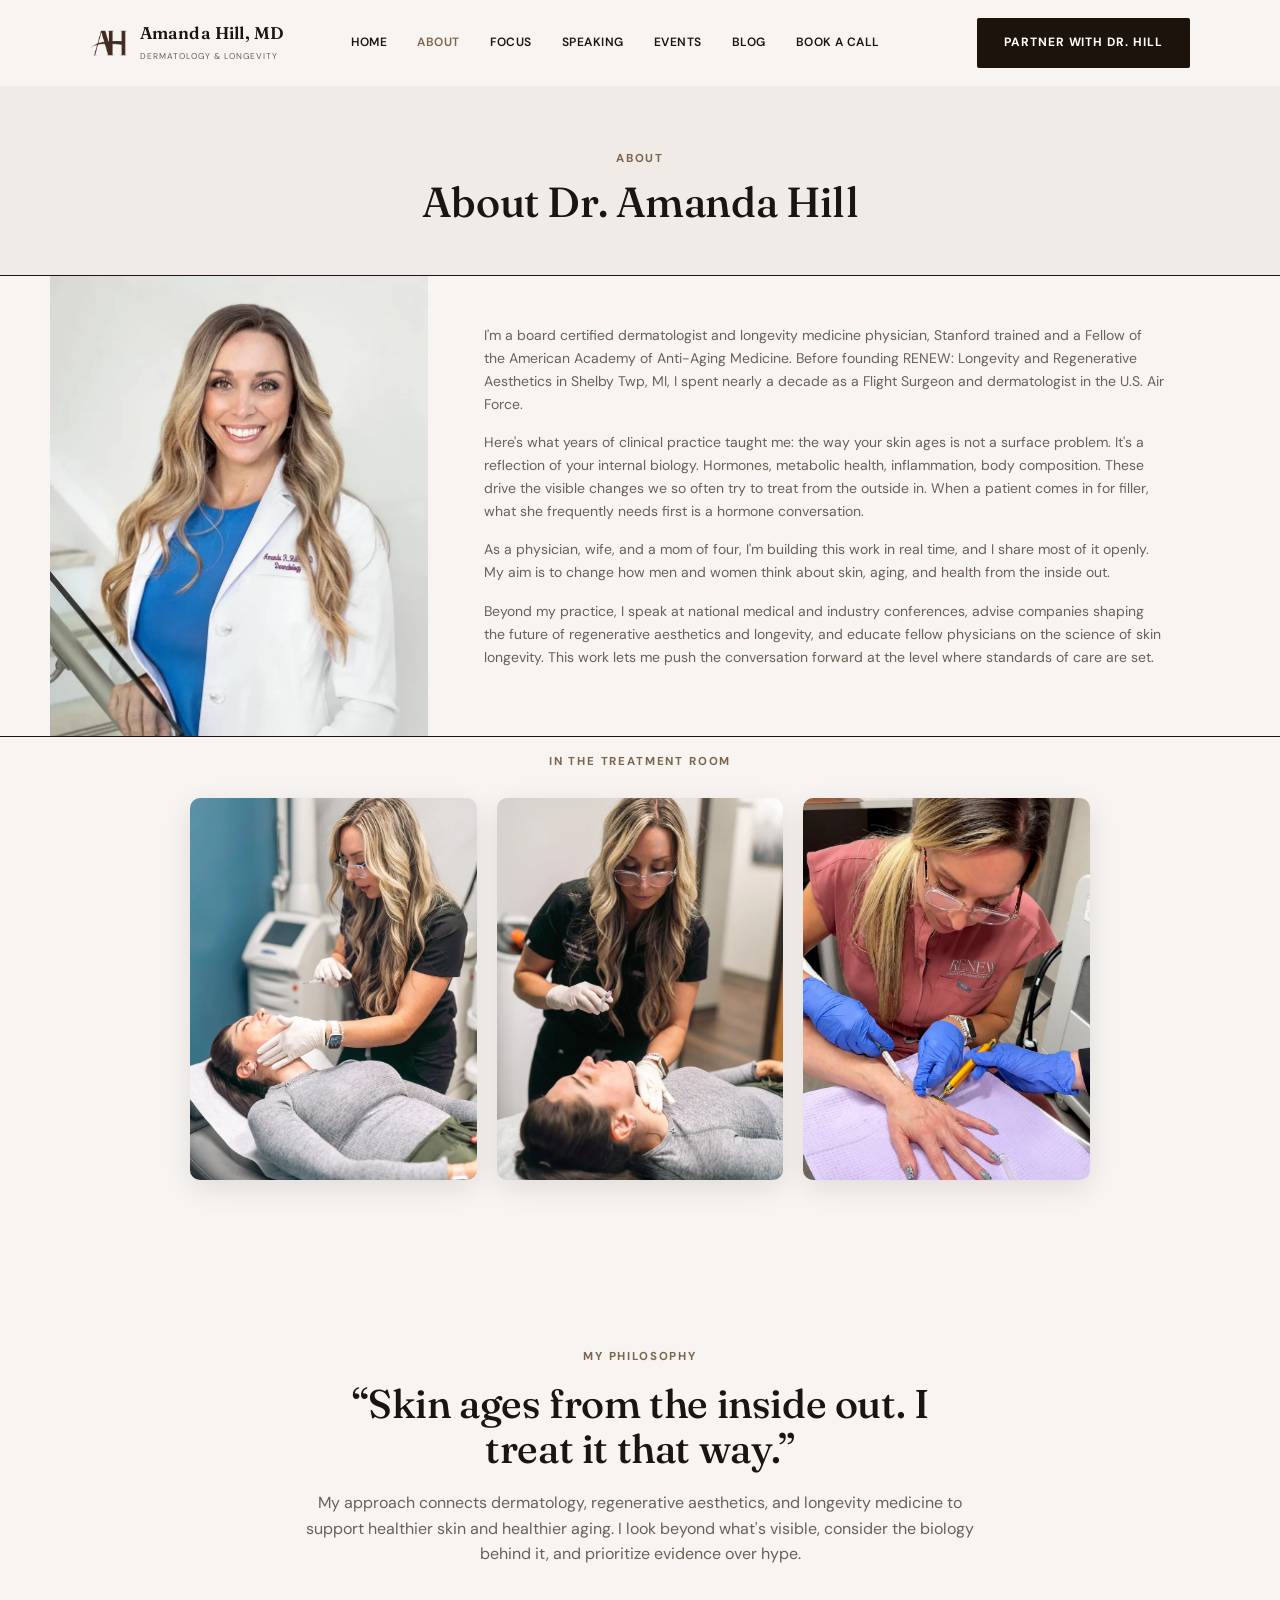
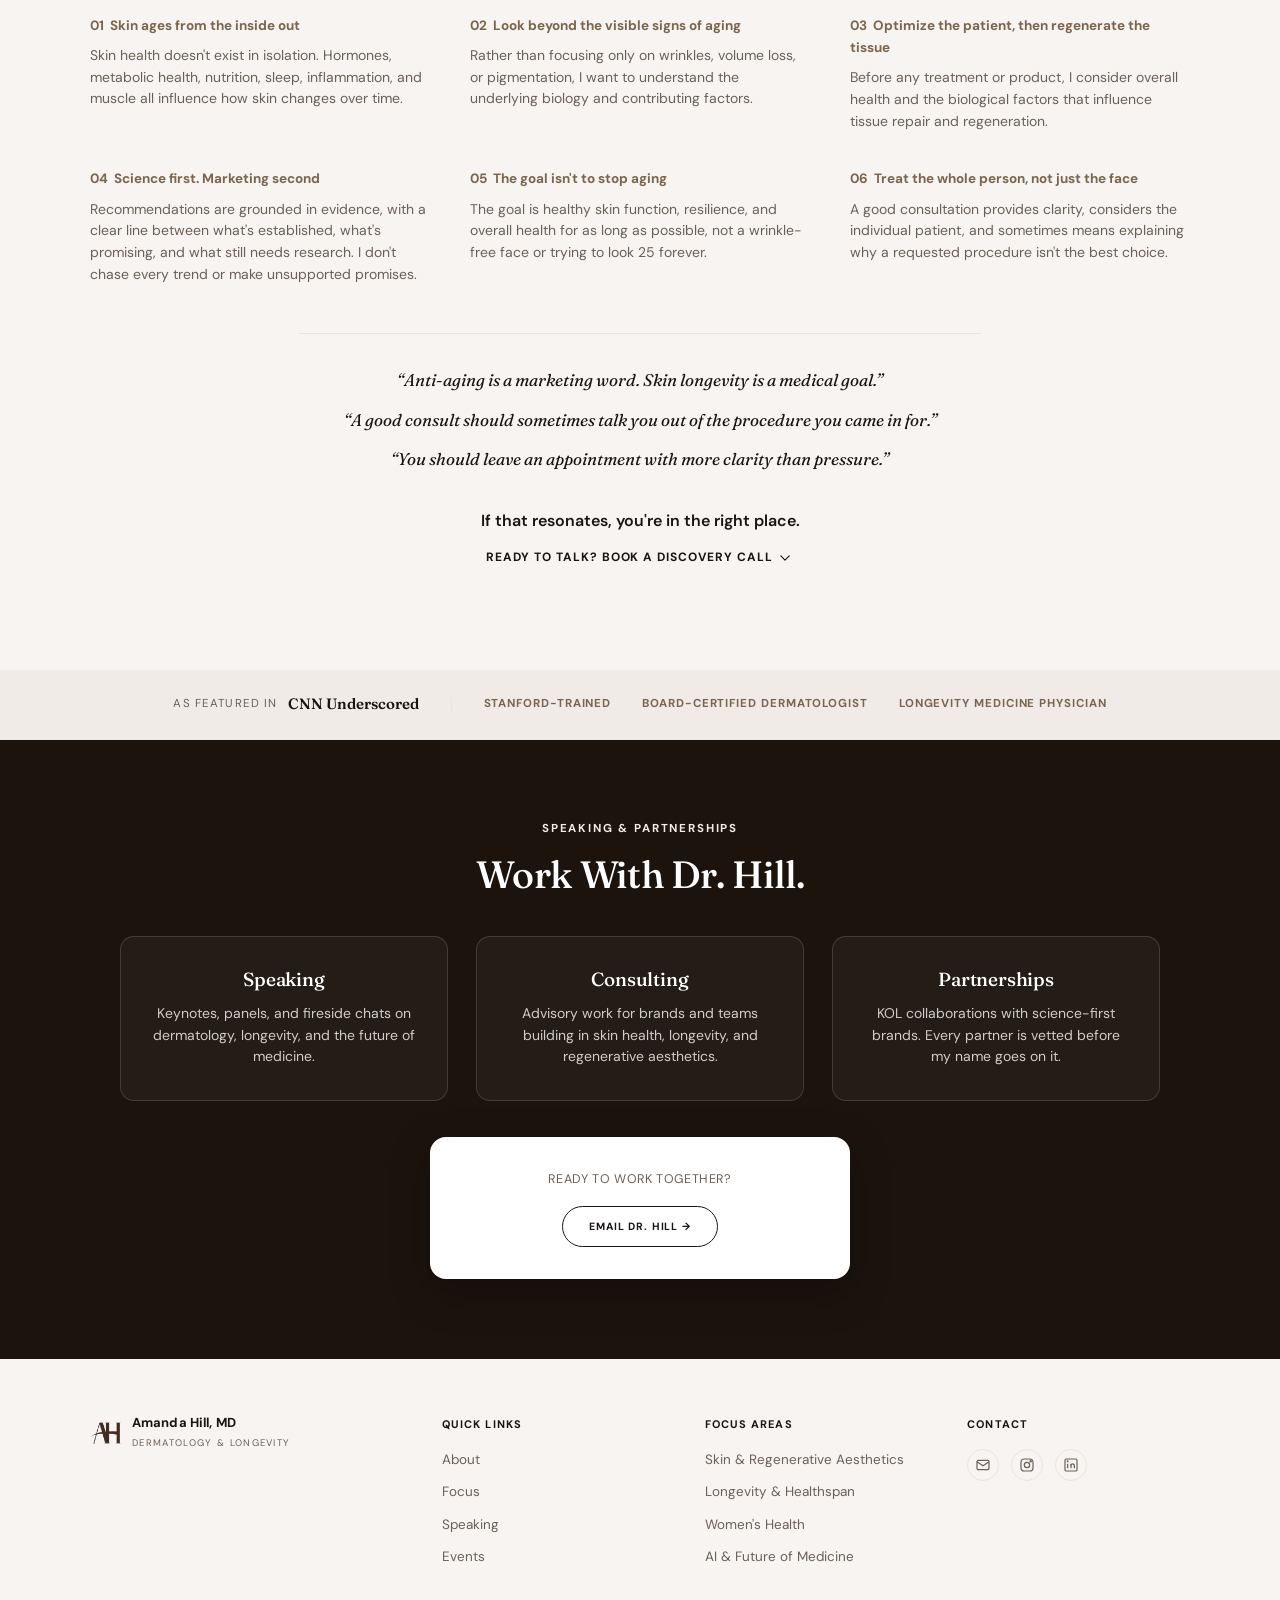
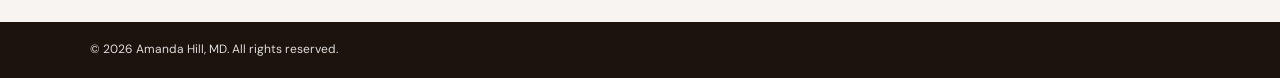
==== about/index.html @ ef5b155a "Switch to clean URLs: each page gets its own folder, old .html paths redirect" ====
<!DOCTYPE html>
<html lang="en">
<head>
<meta charset="UTF-8">
<meta name="viewport" content="width=device-width, initial-scale=1.0">
<title>About Dr. Amanda Hill | Amanda Hill, MD</title>
<meta name="description" content="Board-certified dermatologist and longevity medicine physician, Stanford-trained, founder of RENEW: Longevity and Regenerative Aesthetics.">
<link rel="canonical" href="https://amandahillmd.com/about/">
<meta property="og:type" content="profile">
<meta property="og:title" content="About Dr. Amanda Hill | Amanda Hill, MD">
<meta property="og:description" content="Skin ages from the inside out. I treat it that way. Meet Dr. Amanda Hill, board-certified dermatologist and longevity medicine physician.">
<meta property="og:url" content="https://amandahillmd.com/about/">
<meta property="og:image" content="https://amandahillmd.com/images/bio-photo.webp">
<meta property="og:site_name" content="Amanda Hill, MD">
<meta name="twitter:card" content="summary_large_image">
<script type="application/ld+json">
{
  "@context": "https://schema.org",
  "@type": "Physician",
  "name": "Amanda Hill, MD",
  "image": "https://amandahillmd.com/images/bio-photo.webp",
  "url": "https://amandahillmd.com/about/",
  "medicalSpecialty": "Dermatology",
  "description": "Board-certified dermatologist and longevity medicine physician, Stanford-trained, founder of RENEW: Longevity and Regenerative Aesthetics.",
  "alumniOf": { "@type": "CollegeOrUniversity", "name": "Stanford University" }
}
</script>
<link rel="icon" type="image/png" href="/images/favicon.png">
<link rel="preconnect" href="https://fonts.googleapis.com">
<link rel="preconnect" href="https://fonts.gstatic.com" crossorigin>
<link href="https://fonts.googleapis.com/css2?family=Fraunces:ital,opsz,wght@0,9..144,400;0,9..144,500;0,9..144,600;1,9..144,400;1,9..144,500&family=DM+Sans:opsz,wght@9..40,400;9..40,500;9..40,600;9..40,700&family=Alex+Brush&display=swap" rel="stylesheet">
<link rel="stylesheet" href="/css/style.css">
</head>
<body>

<nav>
  <div class="wrap">
    <a href="/" class="logo">
      <img class="logo-mark" src="/images/logo-mark.webp" alt="Amanda Hill, MD monogram">
      <span class="logo-text">
        <span class="name" style="display:block;">Amanda Hill, MD</span>
        <span class="sub">Dermatology &amp; Longevity</span>
      </span>
    </a>
    <ul class="nav-links">
      <li><a href="/">Home</a></li>
      <li><a href="/about/" class="active">About</a></li>
      <li><a href="/#focus">Focus</a></li>
      <li><a href="/speaking/">Speaking</a></li>
      <li><a href="/events/">Events</a></li>
      <li><a href="/blog/">Blog</a></li>
      <li><a href="/book/">Book a Call</a></li>
      <li><a href="mailto:info@amandahillmd.com?subject=Speaking%2C%20Consulting%20%26%20Partnership%20Inquiry" class="nav-cta-mobile">Partner With Dr. Hill</a></li>
    </ul>
    <a href="mailto:info@amandahillmd.com?subject=Speaking%2C%20Consulting%20%26%20Partnership%20Inquiry" class="btn btn-mocha">Partner With Dr. Hill</a>
    <button type="button" id="nav-toggle" class="nav-toggle" aria-label="Toggle menu" aria-expanded="false">
      <span></span><span></span><span></span>
    </button>
  </div>
</nav>

<div class="page-header">
  <div class="wrap">
    <div class="eyebrow">About</div>
    <h1>About Dr. Amanda Hill</h1>
  </div>
</div>

<section class="bio-split">
  <div class="wrap bio-2col">
    <div class="bio-photo-sm">
      <img src="/images/bio-photo.webp" alt="Amanda Hill, MD">
    </div>
    <div class="bio-mid">
      <p>I'm a board certified dermatologist and longevity medicine physician, Stanford trained and a Fellow of the American Academy of Anti-Aging Medicine. Before founding RENEW: Longevity and Regenerative Aesthetics in Shelby Twp, MI, I spent nearly a decade as a Flight Surgeon and dermatologist in the U.S. Air Force.</p>
      <p>Here's what years of clinical practice taught me: the way your skin ages is not a surface problem. It's a reflection of your internal biology. Hormones, metabolic health, inflammation, body composition. These drive the visible changes we so often try to treat from the outside in. When a patient comes in for filler, what she frequently needs first is a hormone conversation.</p>
      <p>As a physician, wife, and a mom of four, I'm building this work in real time, and I share most of it openly. My aim is to change how men and women think about skin, aging, and health from the inside out.</p>
      <p>Beyond my practice, I speak at national medical and industry conferences, advise companies shaping the future of regenerative aesthetics and longevity, and educate fellow physicians on the science of skin longevity. This work lets me push the conversation forward at the level where standards of care are set.</p>
    </div>
  </div>
</section>

<section class="practice-gallery">
  <div class="wrap">
    <div class="eyebrow" style="text-align:center;">In the Treatment Room</div>
    <div class="practice-gallery-grid">
      <div class="practice-gallery-item">
        <img src="/images/practice-photo-3.webp" alt="Dr. Amanda Hill performing a regenerative treatment">
      </div>
      <div class="practice-gallery-item">
        <img src="/images/practice-photo-1.webp" alt="Dr. Amanda Hill consulting with a patient">
      </div>
      <div class="practice-gallery-item">
        <img src="/images/practice-photo-2.webp" alt="Dr. Amanda Hill administering a biostimulator treatment at RENEW">
      </div>
    </div>
  </div>
</section>

<section class="philosophy" id="philosophy">
  <div class="wrap">
    <div class="eyebrow">My Philosophy</div>
    <h2>&ldquo;Skin ages from the inside out. I treat it that way.&rdquo;</h2>
    <p class="philosophy-lead">My approach connects dermatology, regenerative aesthetics, and longevity medicine to support healthier skin and healthier aging. I look beyond what's visible, consider the biology behind it, and prioritize evidence over hype.</p>
    <div class="philosophy-grid">
      <div class="philosophy-item">
        <h4>01&nbsp; Skin ages from the inside out</h4>
        <p>Skin health doesn't exist in isolation. Hormones, metabolic health, nutrition, sleep, inflammation, and muscle all influence how skin changes over time.</p>
      </div>
      <div class="philosophy-item">
        <h4>02&nbsp; Look beyond the visible signs of aging</h4>
        <p>Rather than focusing only on wrinkles, volume loss, or pigmentation, I want to understand the underlying biology and contributing factors.</p>
      </div>
      <div class="philosophy-item">
        <h4>03&nbsp; Optimize the patient, then regenerate the tissue</h4>
        <p>Before any treatment or product, I consider overall health and the biological factors that influence tissue repair and regeneration.</p>
      </div>
      <div class="philosophy-item">
        <h4>04&nbsp; Science first. Marketing second</h4>
        <p>Recommendations are grounded in evidence, with a clear line between what's established, what's promising, and what still needs research. I don't chase every trend or make unsupported promises.</p>
      </div>
      <div class="philosophy-item">
        <h4>05&nbsp; The goal isn't to stop aging</h4>
        <p>The goal is healthy skin function, resilience, and overall health for as long as possible, not a wrinkle-free face or trying to look 25 forever.</p>
      </div>
      <div class="philosophy-item">
        <h4>06&nbsp; Treat the whole person, not just the face</h4>
        <p>A good consultation provides clarity, considers the individual patient, and sometimes means explaining why a requested procedure isn't the best choice.</p>
      </div>
    </div>
    <div class="philosophy-phrases">
      <p>&ldquo;Anti-aging is a marketing word. Skin longevity is a medical goal.&rdquo;</p>
      <p>&ldquo;A good consult should sometimes talk you out of the procedure you came in for.&rdquo;</p>
      <p>&ldquo;You should leave an appointment with more clarity than pressure.&rdquo;</p>
    </div>
    <p style="font-weight:600;color:var(--ink);margin-top:36px;">If that resonates, you're in the right place.</p>
    <a href="/book/" class="text-link-chevron" style="padding-left:0;">Ready to talk? Book a Discovery Call<svg viewBox="0 0 12 8" fill="none" xmlns="http://www.w3.org/2000/svg"><path d="M1 1.5L6 6.5L11 1.5" stroke="currentColor" stroke-width="1.4" stroke-linecap="round" stroke-linejoin="round"/></svg></a>
  </div>
</section>

<section class="credibility">
  <div class="wrap credibility-wrap">
    <div class="credibility-featured">As Featured In <a href="https://www.cnn.com/cnn-underscored/beauty/exosomes-skin-care" target="_blank" rel="noopener"><strong>CNN Underscored</strong></a></div>
    <div class="credibility-divider"></div>
    <div class="credibility-badges">
      <span>Stanford-Trained</span><span class="sep">&middot;</span>
      <span>Board-Certified Dermatologist</span><span class="sep">&middot;</span>
      <span>Longevity Medicine Physician</span>
    </div>
  </div>
</section>

<section class="work-cta" id="contact-cta">
  <div class="wrap">
    <div class="eyebrow" style="text-align:center;">Speaking &amp; Partnerships</div>
    <h2 style="text-align:center;">Work With Dr. Hill.</h2>
    <div class="work-grid work-grid-three">
      <div class="work-card">
        <h3>Speaking</h3>
        <p>Keynotes, panels, and fireside chats on dermatology, longevity, and the future of medicine.</p>
      </div>
      <div class="work-card">
        <h3>Consulting</h3>
        <p>Advisory work for brands and teams building in skin health, longevity, and regenerative aesthetics.</p>
      </div>
      <div class="work-card">
        <h3>Partnerships</h3>
        <p>KOL collaborations with science-first brands. Every partner is vetted before my name goes on it.</p>
      </div>
    </div>
    <div class="work-cta-box">
      <p class="work-cta-box-label">Ready to work together?</p>
      <a href="mailto:info@amandahillmd.com?subject=Speaking%2C%20Consulting%20%26%20Partnership%20Inquiry" class="btn btn-pill">Email Dr. Hill &rarr;</a>
    </div>
  </div>
</section>

<footer id="contact">
  <div class="wrap">
    <div class="foot-grid">
      <div class="foot-col">
        <div class="foot-logo">
          <img class="logo-mark" style="height:22px;" src="/images/logo-mark.webp" alt="Amanda Hill, MD monogram">
          <span class="logo-text">
            <span class="name" style="display:block;">Amanda Hill, MD</span>
            <span class="sub">Dermatology &amp; Longevity</span>
          </span>
        </div>
      </div>
      <div class="foot-col">
        <h4>Quick Links</h4>
        <ul>
          <li><a href="/about/">About</a></li>
          <li><a href="/#focus">Focus</a></li>
          <li><a href="/speaking/">Speaking</a></li>
          <li><a href="/events/">Events</a></li>
        </ul>
      </div>
      <div class="foot-col">
        <h4>Focus Areas</h4>
        <ul>
          <li>Skin &amp; Regenerative Aesthetics</li>
          <li>Longevity &amp; Healthspan</li>
          <li>Women's Health</li>
          <li>AI &amp; Future of Medicine</li>
        </ul>
      </div>
      <div class="foot-col">
        <h4>Contact</h4>
        <div class="foot-social">
          <a href="mailto:info@amandahillmd.com" aria-label="Email">
            <svg width="16" height="16" viewBox="0 0 24 24" fill="none" stroke="currentColor" stroke-width="1.8"><rect x="3" y="5" width="18" height="14" rx="2"/><path d="M3 7l9 6 9-6"/></svg>
          </a>
          <a href="https://instagram.com/amandahilldermdoc" target="_blank" rel="noopener" aria-label="Instagram">
            <svg width="16" height="16" viewBox="0 0 24 24" fill="none" stroke="currentColor" stroke-width="1.8"><rect x="3" y="3" width="18" height="18" rx="5"/><circle cx="12" cy="12" r="4"/><circle cx="17.5" cy="6.5" r="1"/></svg>
          </a>
          <a href="https://www.linkedin.com/in/amanda-hill-dermdoc/" target="_blank" rel="noopener" aria-label="LinkedIn">
            <svg width="16" height="16" viewBox="0 0 24 24" fill="none" stroke="currentColor" stroke-width="1.8"><rect x="3" y="3" width="18" height="18" rx="2"/><line x1="7" y1="10" x2="7" y2="17"/><circle cx="7" cy="6.5" r="0.6" fill="currentColor"/><line x1="12" y1="10" x2="12" y2="17"/><path d="M12 13c0-2 2-3 3.5-2.3 1 .5 1.5 1.5 1.5 2.3v4"/></svg>
          </a>
        </div>
      </div>
    </div>
  </div>
  <div class="foot-bottom">
    <div class="wrap">
      <span>&copy; 2026 Amanda Hill, MD. All rights reserved.</span>
    </div>
  </div>
</footer>

<script src="/js/nav.js"></script>
<script src="/js/reveal.js"></script>
</body>
</html>
---- css/style.css ----
:root{
  --cream:#F0EBE7;
  --offwhite:#F7F4F1;
  --mocha:#7B654E;
  --mocha-dark:#6B5642;
  --ink:#1A1512;
  --ink-hover:#2E2620;
  --ink-soft:#6B6058;
  --circle:#EBE5E0;
  --white:#FFFFFF;
  --dark-brown:#1C130D;
  --dark-brown-hover:#2A1E14;
  --max:1180px;
}
*{margin:0;padding:0;box-sizing:border-box;}
html{scroll-behavior:smooth;}
@media (prefers-reduced-motion: reduce){ html{scroll-behavior:auto;} }
.anim-fade-up{opacity:0;transform:translateY(22px);animation:heroFadeUp 0.7s cubic-bezier(.2,.7,.2,1) forwards;}
.anim-fade-up.d1{animation-delay:0.05s;}
.anim-fade-up.d2{animation-delay:0.22s;}
.anim-fade-up.d3{animation-delay:0.40s;}
.anim-fade-up.d4{animation-delay:0.56s;}
@keyframes heroFadeUp{to{opacity:1;transform:translateY(0);}}
@media (prefers-reduced-motion: reduce){ .anim-fade-up{animation:none;opacity:1;transform:none;} }
body{background:var(--offwhite);color:var(--ink);font-family:'DM Sans',sans-serif;line-height:1.65;-webkit-font-smoothing:antialiased;}
a{color:inherit;}
h1,h2,h3{font-family:'Fraunces',serif;font-weight:500;letter-spacing:-0.01em;line-height:1.14;color:var(--ink);}
.wrap{max-width:var(--max);margin:0 auto;padding:0 40px;}
.eyebrow{font-family:'DM Sans',sans-serif;text-transform:uppercase;letter-spacing:0.16em;font-size:11.5px;font-weight:700;color:var(--mocha);}
.btn{display:inline-block;padding:14px 26px;border-radius:2px;font-size:12px;font-weight:700;text-decoration:none;letter-spacing:0.08em;text-transform:uppercase;border:1px solid transparent;transition:background 0.2s ease,color 0.2s ease,border-color 0.2s ease,opacity 0.2s ease;}
.btn-mocha{background:var(--dark-brown);color:var(--white);}
.btn-mocha:hover{background:var(--dark-brown-hover);}
.btn-outline{background:transparent;color:var(--white);border-color:rgba(255,255,255,0.7);}
.btn-outline:hover{background:rgba(255,255,255,0.15);}
.btn-pill{border-radius:999px;padding:11px 26px;font-size:10.5px;background:transparent;color:var(--ink);border:1px solid var(--ink);}
.btn-pill:hover{background:var(--ink);color:var(--white);}
.text-link-chevron{display:inline-flex;align-items:center;gap:7px;padding:14px 4px;font-family:'DM Sans',sans-serif;font-size:12px;font-weight:700;letter-spacing:0.08em;text-transform:uppercase;color:var(--ink);text-decoration:none;transition:color 0.2s ease;}
.text-link-chevron svg{width:10px;height:10px;flex:0 0 auto;}
.text-link-chevron:hover{color:var(--mocha);}

/* CREDIBILITY STRIP */
.credibility{background:var(--cream);border-bottom:1px solid var(--circle);padding:22px 0;}
.credibility-wrap{display:flex;align-items:center;justify-content:center;flex-wrap:wrap;gap:14px 32px;text-align:center;}
.credibility-featured{display:flex;align-items:center;gap:10px;font-family:'DM Sans',sans-serif;font-size:11.5px;letter-spacing:0.1em;text-transform:uppercase;color:var(--ink-soft);}
.credibility-featured strong{font-family:'Fraunces',serif;font-weight:600;font-size:15px;letter-spacing:0;text-transform:none;color:var(--ink);}
.credibility-featured a{text-decoration:none;color:inherit;}
.credibility-featured a:hover strong{color:var(--mocha);text-decoration:underline;}
.credibility-divider{width:1px;height:16px;background:var(--circle);}
.credibility-badges{display:flex;align-items:center;flex-wrap:wrap;gap:8px 14px;font-family:'DM Sans',sans-serif;font-size:11.5px;font-weight:700;letter-spacing:0.08em;text-transform:uppercase;color:var(--mocha);}
.credibility-badges span.sep{color:var(--circle);font-weight:400;}
@media (max-width:600px){ .credibility-wrap{gap:10px 20px;} .credibility-divider{display:none;} }

/* PRACTICE GALLERY (About) */
.practice-gallery{padding:16px 0 80px;background:var(--offwhite);max-width:none;margin:0;}
.practice-gallery-grid{margin-top:26px;display:grid;grid-template-columns:repeat(3,1fr);gap:20px;max-width:900px;margin-left:auto;margin-right:auto;}
.practice-gallery-item{border-radius:10px;overflow:hidden;aspect-ratio:3/4;box-shadow:0 8px 28px rgba(26,21,18,0.1);}
.practice-gallery-item img{display:block;width:100%;height:100%;object-fit:cover;transition:transform 0.5s ease;}
.practice-gallery-item:hover img{transform:scale(1.04);}
@media (max-width:640px){ .practice-gallery-grid{grid-template-columns:1fr 1fr;gap:12px;} .practice-gallery-item:first-child{grid-column:1/3;} }

/* MY PHILOSOPHY */
.philosophy{padding:88px 0;background:var(--offwhite);max-width:none;margin:0;border-radius:0;text-align:center;}
.philosophy .eyebrow{text-align:center;}
.philosophy h2{margin-top:14px;font-size:clamp(26px,3.6vw,40px);max-width:24ch;margin-left:auto;margin-right:auto;}
.philosophy-lead{margin:18px auto 0;max-width:62ch;color:var(--ink-soft);font-size:16px;line-height:1.6;}
.philosophy-grid{margin-top:48px;display:grid;grid-template-columns:repeat(3,1fr);gap:36px 40px;text-align:left;}
.philosophy-item h4{font-family:'DM Sans',sans-serif;font-size:13.5px;font-weight:700;color:var(--mocha);margin-bottom:8px;}
.philosophy-item p{font-size:14px;color:var(--ink-soft);line-height:1.55;}
.philosophy-phrases{margin:48px auto 0;max-width:62ch;padding-top:32px;border-top:1px solid var(--circle);}
.philosophy-phrases p{font-family:'Fraunces',serif;font-style:italic;font-size:17px;color:var(--ink);line-height:1.6;margin-bottom:12px;}
@media (max-width:860px){ .philosophy-grid{grid-template-columns:1fr 1fr;} }
@media (max-width:600px){ .philosophy-grid{grid-template-columns:1fr;} }

/* PAGE HEADER (for non-home pages) */
.page-header{padding:64px 0 48px;background:var(--cream);text-align:center;}
.page-header .eyebrow{display:block;margin-bottom:10px;}
.page-header h1{font-size:clamp(28px,4vw,42px);}

/* PAGE HEADER — split with photo (Events) */
.page-header-split{padding:0;text-align:left;overflow:hidden;}
.page-header-split-grid{display:grid;grid-template-columns:1fr 0.8fr;align-items:center;gap:56px;padding:72px 0;}
.page-header-split-grid h1{font-size:clamp(28px,3.6vw,40px);margin-top:10px;}
.page-header-split-grid p{margin-top:16px;color:var(--ink-soft);font-size:15px;max-width:42ch;}
.page-header-photo{align-self:stretch;border-radius:10px;overflow:hidden;box-shadow:0 10px 32px rgba(26,21,18,0.12);max-height:420px;}
.page-header-photo img{display:block;width:100%;height:100%;object-fit:cover;}
@media (max-width:760px){
  .page-header-split-grid{grid-template-columns:1fr;gap:28px;padding:48px 0 0;text-align:center;}
  .page-header-split-grid p{margin-left:auto;margin-right:auto;}
  .page-header-photo{max-height:280px;order:-1;}
}

/* BOOK A DISCOVERY CALL */
.booking{padding:88px 0;background:var(--offwhite);max-width:none;margin:0;border-radius:0;}
.booking-copy{max-width:620px;margin:0 auto 40px;text-align:center;}
.booking-copy .eyebrow{display:block;margin-bottom:10px;}
.booking-copy h2{margin:0 0 14px;font-size:clamp(24px,3vw,32px);}
.booking-copy p{color:var(--ink-soft);font-size:15px;}
.booking-embed{max-width:380px;margin:0 auto;background:var(--white);border:1px solid var(--circle);border-radius:4px;overflow:hidden;box-shadow:0 2px 18px rgba(26,21,18,0.06);}
.booking-embed iframe{display:block;width:100%;}
.video-wrap{position:relative;width:100%;padding-top:56.25%;border-radius:10px;overflow:hidden;box-shadow:0 10px 32px rgba(26,21,18,0.12);}
.video-wrap iframe{position:absolute;top:0;left:0;width:100%;height:100%;border:0;}
.expect-steps{text-align:left;max-width:420px;margin:24px auto 28px;display:flex;flex-direction:column;gap:14px;}
.expect-step{display:grid;grid-template-columns:26px 1fr;gap:12px;font-size:13.5px;color:var(--ink-soft);align-items:baseline;}
.expect-step span{font-family:'Fraunces',serif;font-weight:600;color:var(--mocha);font-size:13px;}
.booking-photo{max-width:220px;margin:0 auto 28px;border-radius:10px;overflow:hidden;box-shadow:0 8px 28px rgba(26,21,18,0.1);}
.booking-photo img{display:block;width:100%;height:auto;}
.amanda-note{font-family:'Fraunces',serif;font-style:italic;font-size:16.5px;line-height:1.6;color:var(--ink);}
.amanda-signoff{font-family:'Alex Brush',cursive;font-size:24px;color:var(--mocha);margin:4px 0 20px;}
.booking-redirect{font-size:13px;padding-top:16px;border-top:1px solid var(--circle);}
.booking-redirect a{color:var(--mocha);text-decoration:none;border-bottom:1px solid var(--circle);}
.booking-redirect a:hover{color:var(--ink);}

/* EVENTS CALENDAR */
.events{padding:88px 0;background:var(--offwhite);max-width:none;margin:0;border-radius:0;}
.events-head{max-width:620px;margin:0 auto 48px;text-align:center;}
.events-head h2{margin:10px 0 0;font-size:clamp(24px,3vw,32px);}
.cal-wrap{max-width:820px;margin:0 auto;display:flex;gap:48px;align-items:flex-start;flex-wrap:wrap;}
.cal-main{flex:1 1 360px;max-width:420px;}
.cal-month-nav{display:flex;align-items:center;justify-content:space-between;margin-bottom:28px;}
.cal-month-label{font-family:'Fraunces',serif;font-size:17px;font-weight:600;letter-spacing:0.03em;color:var(--ink);min-width:130px;text-align:center;}
.cal-arrow{display:flex;align-items:center;justify-content:center;width:34px;height:34px;border-radius:50%;border:1px solid var(--circle);background:transparent;color:var(--ink);cursor:pointer;}
.cal-arrow svg{width:8px;height:12px;}
.cal-arrow:hover{border-color:var(--mocha);color:var(--mocha);}
.cal-arrow:disabled{opacity:0.35;cursor:default;}
.cal-arrow:disabled:hover{border-color:var(--circle);color:var(--ink);}
.cal-panel{display:none;}
.cal-panel.active{display:block;}
.cal-grid{display:grid;grid-template-columns:repeat(7,1fr);gap:4px;}
.cal-dow{text-align:center;font-size:10.5px;font-weight:700;letter-spacing:0.05em;color:var(--mocha);padding-bottom:6px;}
.cal-day{aspect-ratio:1/1;display:flex;align-items:center;justify-content:center;font-size:13px;color:var(--ink-soft);border-radius:50%;}
.cal-day.has-event{background:var(--mocha);color:var(--white);font-weight:700;cursor:pointer;}
.cal-day.has-event:hover{background:var(--dark-brown);}
.cal-day.has-event:focus-visible{outline:2px solid var(--dark-brown);outline-offset:2px;}
.cal-day.cal-empty{visibility:hidden;}
.cal-upcoming{flex:1 1 280px;max-width:300px;background:var(--white);border:1px solid var(--circle);border-radius:4px;padding:28px 24px;}
.cal-modal-overlay{display:none;position:fixed;inset:0;background:rgba(26,21,18,0.55);z-index:999;align-items:center;justify-content:center;padding:24px;}
.cal-modal-overlay.active{display:flex;}
.cal-modal{position:relative;background:var(--white);border-radius:6px;max-width:380px;width:100%;padding:32px 28px;box-shadow:0 12px 40px rgba(26,21,18,0.2);}
.cal-modal-close{position:absolute;top:12px;right:14px;background:none;border:none;font-size:24px;line-height:1;color:var(--ink-soft);cursor:pointer;padding:4px;}
.cal-modal-close:hover{color:var(--mocha);}
.cal-modal-body .text-link-arrow{margin-top:10px;display:flex;}
.cal-modal-body .text-link-arrow + .text-link-arrow{margin-top:8px;}
.cal-modal-divider{height:1px;background:var(--circle);margin:16px 0;}
.cal-upcoming-label{font-family:'DM Sans',sans-serif;font-size:11px;font-weight:700;letter-spacing:0.08em;text-transform:uppercase;color:var(--mocha);margin-bottom:18px;}
.cal-upcoming-list{list-style:none;}
.cal-upcoming-list li{padding:16px 0;border-top:1px solid var(--circle);}
.cal-upcoming-list li:first-child{border-top:none;padding-top:0;}
.cal-upcoming-empty{color:var(--ink-soft);font-size:13.5px;}
.agenda-date{display:block;font-family:'DM Sans',sans-serif;font-size:11px;font-weight:700;letter-spacing:0.04em;text-transform:uppercase;color:var(--mocha);margin-bottom:6px;}
.agenda-info strong{display:block;font-family:'Fraunces',serif;font-weight:500;font-size:16px;margin-bottom:4px;color:var(--ink);}
.agenda-info .event-topic{display:block;font-family:'DM Sans',sans-serif;font-size:13px;font-style:italic;color:var(--ink-soft);margin-bottom:6px;}
.agenda-info .event-meta{display:flex;flex-wrap:wrap;align-items:center;gap:10px;margin-bottom:2px;}
.agenda-info .event-tag{font-size:10.5px;font-weight:700;letter-spacing:0.08em;text-transform:uppercase;color:var(--mocha);}
.agenda-info .event-location{font-size:13px;color:var(--ink-soft);}
.agenda-info .event-location::before{content:"\2022";margin-right:10px;color:var(--circle);}
.agenda-info .text-link-arrow{margin-top:6px;}

/* NAV */
nav{position:sticky;top:0;z-index:50;background:rgba(247,244,241,0.94);backdrop-filter:blur(6px);}
nav .wrap{display:flex;align-items:center;justify-content:space-between;padding:18px 40px;gap:24px;}
.logo{display:flex;align-items:center;gap:12px;text-decoration:none;}
.logo-mark{height:26px;width:auto;display:block;}
.logo-text{line-height:1.25;}
.logo-text .name{font-family:'Fraunces',serif;font-weight:600;font-size:17px;letter-spacing:0.01em;color:var(--ink);}
.logo-text .sub{font-size:8.5px;letter-spacing:0.12em;text-transform:uppercase;color:var(--ink-soft);}
.nav-links{display:flex;align-items:center;gap:30px;list-style:none;font-size:12px;font-weight:600;letter-spacing:0.04em;text-transform:uppercase;}
.nav-links a{text-decoration:none;color:var(--ink);transition:color 0.2s ease;}
.nav-links a:hover,.nav-links a.active{color:var(--mocha);}
.nav-cta-mobile{display:none;}
.nav-toggle{display:none;background:none;border:none;cursor:pointer;padding:8px;flex-direction:column;gap:5px;flex:0 0 auto;}
.nav-toggle span{display:block;width:22px;height:2px;background:var(--ink);transition:transform 0.2s ease, opacity 0.2s ease;}
.nav-toggle.open span:nth-child(1){transform:translateY(7px) rotate(45deg);}
.nav-toggle.open span:nth-child(2){opacity:0;}
.nav-toggle.open span:nth-child(3){transform:translateY(-7px) rotate(-45deg);}
@media (max-width:900px){
  nav .wrap{position:relative;flex-wrap:wrap;padding-right:70px;}
  .nav-toggle{display:flex;position:absolute;top:14px;right:40px;}
  nav > .wrap > a.btn{display:none;}
  .nav-links{display:none;width:100%;flex-direction:column;align-items:flex-start;gap:4px;padding-top:18px;margin-top:14px;border-top:1px solid var(--circle);}
  .nav-links.nav-open{display:flex;}
  .nav-links li{width:100%;}
  .nav-links a{display:block;padding:10px 0;}
  .nav-cta-mobile{display:block;margin-top:8px;padding:12px 0;color:var(--mocha)!important;}
}

/* HERO - full-bleed cover */
.hero{
  position:relative;
  min-height:640px;
  display:flex;align-items:center;
  max-width:none;
  margin:0;
  border-radius:0;
  overflow:hidden;
  background-image:url('../images/hero-bg.webp');
  background-size:cover;
  background-position:center 20%;
}
.hero .wrap{padding-top:72px;padding-bottom:72px;max-width:none;margin:0;padding-left:6vw;padding-right:6vw;}
.hero-copy{max-width:640px;color:var(--ink);}
.hero .eyebrow{color:var(--mocha);}
.hero h1{font-size:clamp(36px,5.2vw,60px);margin:18px 0 22px;color:var(--ink);}
.hero h1 em{font-style:italic;color:var(--ink);}
.hero .rule{width:56px;height:2px;background:var(--mocha);margin-bottom:22px;}
.hero p.lede{font-size:16.5px;color:var(--ink-soft);max-width:46ch;margin-bottom:30px;}
.hero-actions{display:flex;gap:14px;flex-wrap:wrap;}

/* PILLARS */
.pillars{padding:70px 0;background:#EAE2DA;max-width:none;margin:0;border-radius:0;}
.pillars-flex{display:flex;gap:48px;align-items:flex-start;flex-wrap:wrap;}
.pillars-head{flex:0 0 260px;}
.pillars-head h2{font-size:clamp(20px,2.2vw,26px);margin:0 0 12px;line-height:1.25;}
.pillars-head p{font-size:13.5px;color:var(--ink-soft);}
.pillar-grid{flex:1;min-width:280px;display:grid;grid-template-columns:repeat(4,1fr);gap:28px;align-items:start;}
.pillar-card{text-align:left;}
.pillar-icon{width:34px;height:34px;display:flex;align-items:center;justify-content:center;margin-bottom:14px;color:var(--mocha);background:none;}
.pillar-card h3{font-size:11.5px;margin-bottom:8px;font-weight:700;letter-spacing:0.04em;text-transform:uppercase;color:var(--ink);}
.pillar-card p{font-size:12.5px;color:var(--ink-soft);line-height:1.5;}
@media (max-width:820px){ .pillar-grid{grid-template-columns:1fr 1fr;row-gap:32px;} }
@media (max-width:540px){ .pillar-grid{grid-template-columns:1fr;} }

/* BIO SPLIT */
.bio-split{padding:0;background:var(--offwhite);border-top:1px solid var(--ink);border-bottom:1px solid var(--ink);max-width:none;margin:0;border-radius:0;overflow:hidden;}
.bio-2col{display:flex;align-items:stretch;gap:0;padding:0;}
.bio-photo-sm{flex:0 0 32%;max-width:400px;align-self:stretch;}
.bio-photo-sm img{width:100%;height:100%;min-height:300px;object-fit:cover;object-position:center 15%;display:block;}
.bio-mid{flex:1;padding:48px 56px;}
.bio-heading{font-family:'Fraunces',serif;font-size:20px;font-weight:600;letter-spacing:0.02em;text-transform:uppercase;margin-bottom:18px;color:var(--ink);}
.bio-mid p{font-family:'DM Sans',sans-serif;font-size:14px;color:var(--ink-soft);margin-bottom:15px;line-height:1.65;max-width:680px;}
@media (max-width:860px){ .bio-2col{flex-direction:column;} .bio-photo-sm{max-width:100%;flex-basis:auto;} .bio-photo-sm img{min-height:260px;} .bio-mid{padding:32px 28px;} }

/* NEWSLETTER */
.newsletter{background:var(--cream);padding:88px 0;max-width:none;margin:0;border-radius:0;}
.newsletter .nl-wrap{max-width:900px;margin:0 auto;text-align:center;display:flex;flex-direction:column;align-items:center;padding:0 40px;}
.nl-copy{display:flex;flex-direction:column;align-items:center;}
.nl-copy h2{font-size:clamp(24px,2.8vw,32px);margin:12px 0 14px;}
.nl-copy p{font-size:14.5px;color:var(--ink-soft);margin-bottom:26px;max-width:none;}
form.signup-form{max-width:640px;width:100%;}
.form-row{display:flex;gap:12px;margin-bottom:12px;align-items:stretch;}
form.signup-form input{
  flex:1 1 0;min-width:0;border:1px solid var(--circle);background:var(--white);
  padding:14px 16px;font-family:'DM Sans',sans-serif;font-size:13.5px;color:var(--ink);
  outline:none;border-radius:2px;
}
form.signup-form input::placeholder{color:#9c9088;}
form.signup-form button{
  flex:0 0 auto;white-space:nowrap;border:none;background:var(--dark-brown);color:var(--white);
  padding:0 26px;font-family:'DM Sans',sans-serif;font-weight:700;font-size:12px;
  letter-spacing:0.08em;text-transform:uppercase;cursor:pointer;border-radius:2px;
}
form.signup-form button:hover{background:var(--dark-brown-hover);}
.form-note{font-size:11.5px;color:var(--ink-soft);margin-top:12px;}
@media (max-width:860px){ .newsletter .nl-wrap{padding:0 20px;} .form-row{flex-direction:column;} form.signup-form button{padding:15px;width:100%;} }

/* SPEAKING SPLIT */
.split{padding:88px 0;background:var(--cream);max-width:none;margin:0;}
.split .wrap{display:grid;grid-template-columns:0.85fr 1.15fr;gap:64px;}
.split h2{font-size:clamp(24px,2.8vw,32px);margin:12px 0 16px;}
.split .col-left p{color:var(--ink-soft);font-size:15px;margin-bottom:24px;}
.topic-list{list-style:none;}
.topic-list li{display:grid;grid-template-columns:34px 1fr;gap:10px;padding:18px 0;border-top:1px solid var(--circle);font-size:14.5px;}
.topic-list li:last-child{border-bottom:1px solid var(--circle);}
.topic-list .tick{color:var(--mocha);font-family:'DM Sans',sans-serif;font-size:12px;font-weight:600;letter-spacing:0.02em;padding-top:2px;}
.topic-list strong{display:block;margin-bottom:3px;font-weight:600;}
.topic-list span.sub{color:var(--ink-soft);font-size:13.5px;}
.text-link-arrow{display:inline-flex;align-items:center;gap:8px;font-family:'DM Sans',sans-serif;font-size:12.5px;font-weight:700;letter-spacing:0.06em;text-transform:uppercase;color:var(--ink);text-decoration:none;margin-top:8px;transition:color 0.2s ease;}
.text-link-arrow:hover{color:var(--mocha);}
.press-line{margin-top:28px;padding-top:24px;border-top:1px solid var(--circle);font-size:13.5px;color:var(--ink-soft);}
.press-line a{color:var(--mocha);text-decoration:none;border-bottom:1px solid var(--circle);}
.press-line a:hover{color:var(--ink);}
.press-line strong{color:var(--ink);}
.speaking-photo-grid{margin-top:28px;display:grid;grid-template-columns:1.4fr 1fr;gap:14px;}
.speaking-photo{border-radius:10px;overflow:hidden;box-shadow:0 8px 28px rgba(26,21,18,0.1);}
.speaking-photo img{display:block;width:100%;height:100%;object-fit:cover;}
@media (max-width:500px){ .speaking-photo-grid{grid-template-columns:1fr 1fr;} }
@media (max-width:860px){ .split .wrap{grid-template-columns:1fr;} }

.podcast-list{max-width:720px;margin:0 auto;display:flex;flex-direction:column;}
.podcast-item{display:flex;align-items:center;justify-content:space-between;gap:24px;padding:26px 4px;border-top:1px solid var(--circle);text-decoration:none;color:var(--ink);transition:opacity 0.2s ease;}
.podcast-item:last-child{border-bottom:1px solid var(--circle);}
.podcast-item:hover{opacity:0.65;}
.podcast-date{font-size:11.5px;letter-spacing:0.08em;text-transform:uppercase;color:var(--mocha);font-weight:700;display:block;margin-bottom:6px;}
.podcast-item h3{font-size:18px;margin-bottom:4px;}
.podcast-item p{font-size:13.5px;color:var(--ink-soft);margin:0;}
.podcast-link{flex:none;font-size:12px;font-weight:700;letter-spacing:0.06em;text-transform:uppercase;white-space:nowrap;}
@media (max-width:600px){ .podcast-item{flex-direction:column;align-items:flex-start;gap:10px;} }
.article-item-thumb{width:120px;height:90px;object-fit:cover;border-radius:6px;flex:none;}
@media (max-width:600px){ .article-item-thumb{width:100%;height:160px;} }

/* PARTNER CTA */
.partner{background:var(--dark-brown);color:var(--white);padding:80px 0;max-width:none;margin:0;border-radius:0;}
.partner .wrap{display:flex;gap:56px;align-items:center;flex-wrap:wrap;}
.partner .eyebrow{color:var(--cream);}
.partner h2{color:var(--white);font-size:clamp(26px,3.2vw,38px);margin-top:14px;max-width:16ch;}
.partner-copy{flex:0 0 380px;}
.partner-copy .btn{margin-top:26px;}
.partner-cards{flex:1;display:flex;gap:40px;min-width:280px;flex-wrap:wrap;}
.partner-card{flex:1;min-width:200px;}
.partner-card:not(:first-child){padding-left:28px;border-left:1px solid rgba(255,255,255,0.3);}
@media (min-width:861px){ .partner-cards{padding-left:56px;border-left:1px solid rgba(255,255,255,0.3);} }
.partner-card h4{font-family:'DM Sans',sans-serif;font-size:11.5px;font-weight:600;letter-spacing:0.08em;text-transform:uppercase;color:var(--cream);margin-bottom:8px;}
.partner-card p{font-size:13.5px;color:rgba(255,255,255,0.78);line-height:1.5;}
.partner-copy .btn-outline-white{
  background:transparent;color:var(--white);
  border:1px solid rgba(255,255,255,0.55);
}
.partner-copy .btn-outline-white:hover{background:rgba(255,255,255,0.12);border-color:var(--white);}
@media (max-width:860px){ .partner .wrap{flex-direction:column;} .partner-copy{flex-basis:auto;} }

/* WORK WITH ME — dual CTA */
.work-cta{background:var(--dark-brown);color:var(--white);padding:80px 0;max-width:none;margin:0;border-radius:0;}
.work-cta .eyebrow{color:var(--cream);}
.work-cta h2{color:var(--white);font-size:clamp(26px,3.2vw,38px);margin-top:14px;}
.work-subtitle{text-align:center;color:rgba(255,255,255,0.6);font-size:13px;margin:16px 0 0;}
.work-grid{margin-top:40px;display:grid;grid-template-columns:1fr 1fr;gap:28px;}
.work-grid-single{grid-template-columns:1fr;max-width:480px;margin-left:auto;margin-right:auto;}
.work-grid-single .work-card{text-align:center;align-items:center;}
.work-grid-three{grid-template-columns:repeat(3,1fr);max-width:1040px;margin-left:auto;margin-right:auto;}
.work-grid-three .work-card{text-align:center;align-items:center;}
.work-grid-three .work-card p{margin-bottom:0;}
.work-card{background:rgba(255,255,255,0.04);border:1px solid rgba(255,255,255,0.14);border-radius:14px;padding:32px;display:flex;flex-direction:column;}
.work-card h3{font-size:19px;color:var(--white);margin-bottom:12px;}
.work-card p{font-size:14px;color:rgba(255,255,255,0.78);line-height:1.55;flex:1;margin-bottom:24px;}
.work-card .btn{align-self:flex-start;}
.work-trust-list{list-style:none;margin:0 0 24px;display:flex;flex-direction:column;gap:9px;}
.work-trust-list li{font-size:13px;color:rgba(255,255,255,0.85);padding-left:20px;position:relative;}
.work-trust-list li::before{content:"";position:absolute;left:0;top:7px;width:7px;height:7px;border-radius:50%;background:var(--mocha);}
.work-note{font-size:11.5px;color:rgba(255,255,255,0.5);margin-top:10px;margin-bottom:0;flex:none;}
.work-grid-single .work-trust-list{align-items:center;}
.work-grid-single .work-trust-list li{padding-left:0;}
.work-grid-single .work-trust-list li::before{display:none;}
.btn-cream{background:var(--cream);color:var(--ink);}
.btn-cream:hover{background:var(--white);}
.work-cta-box{background:var(--white);border-radius:16px;padding:32px 40px;max-width:420px;margin:36px auto 0;text-align:center;box-shadow:0 14px 40px rgba(0,0,0,0.28);}
.work-cta-box-label{font-size:12.5px;letter-spacing:0.05em;text-transform:uppercase;color:var(--ink-soft);margin-bottom:16px;}
.work-cta-box .work-note{color:var(--ink-soft);margin-top:14px;margin-bottom:0;font-size:12px;}
@media (max-width:760px){ .work-grid{grid-template-columns:1fr;} .work-cta-box{padding:30px 26px;} }

/* PARTNERS */
.partners{padding:70px 0 88px;background:var(--dark-brown);max-width:none;margin:0;border-radius:0;}
.partner-logos{display:flex;justify-content:center;align-items:center;gap:28px;flex-wrap:wrap;margin-top:18px;}
.partner-logo-tile{width:100px;height:100px;border-radius:50%;overflow:hidden;border:1px solid var(--circle);box-shadow:0 6px 18px rgba(43,33,27,0.08);}
.partner-logo-tile img{width:100%;height:100%;object-fit:cover;display:block;}
.partners-note{text-align:center;margin-top:24px;font-size:12.5px;color:rgba(255,255,255,0.55);}
.partners-note a{color:var(--cream);text-decoration:none;border-bottom:1px solid rgba(255,255,255,0.3);}
.partners-note a:hover{color:var(--white);border-color:var(--white);}

/* FOOTER */
footer{background:var(--offwhite);padding:56px 0 0;}
.foot-grid{display:grid;grid-template-columns:1.4fr 1fr 1fr 1fr;gap:40px;padding-bottom:44px;}
.foot-logo{display:flex;align-items:center;gap:10px;margin-bottom:14px;}
.foot-logo .name{color:var(--ink);font-family:'DM Sans',sans-serif;font-weight:700;font-size:13px;}
.foot-logo .sub{font-size:9.5px;letter-spacing:0.14em;text-transform:uppercase;color:var(--ink-soft);}
.foot-col p{font-size:13px;color:var(--ink-soft);max-width:26ch;}
.foot-col h4{font-size:11px;text-transform:uppercase;letter-spacing:0.1em;color:var(--ink);margin-bottom:16px;font-weight:700;}
.foot-col ul{list-style:none;}
.foot-col li{margin-bottom:10px;font-size:13.5px;color:var(--ink-soft);}
.foot-col a{text-decoration:none;color:var(--ink-soft);}
.foot-col a:hover{color:var(--mocha);}
.foot-social{display:flex;gap:12px;margin-top:16px;}
.foot-social a{width:32px;height:32px;border:1px solid var(--circle);border-radius:50%;display:flex;align-items:center;justify-content:center;font-size:12px;text-decoration:none;color:var(--ink-soft);}
.foot-bottom{background:var(--dark-brown);color:rgba(255,255,255,0.85);max-width:none;margin:0;border-radius:0;}
.foot-bottom .wrap{display:flex;justify-content:space-between;align-items:center;padding:18px 40px;font-size:12px;flex-wrap:wrap;gap:10px;}
.foot-bottom a{text-decoration:none;color:rgba(255,255,255,0.85);margin-left:22px;}
@media (max-width:900px){ .foot-grid{grid-template-columns:1fr 1fr;row-gap:36px;} }
@media (max-width:560px){ .foot-grid{grid-template-columns:1fr;} }

/* RESPONSIVE: full-bleed sections lose rounding/margins on small screens (kept from original single-page) */
@media (max-width:900px){
  .hero,.pillars,.bio-split,.newsletter,.split,.partner,.partners,.foot-bottom,.booking,.events{margin:0;border-radius:0;max-width:none;}
}

/* SCROLL-TRIGGERED TEXT REVEAL (applies to section headings/paragraphs site-wide, see js/reveal.js) */
.reveal{opacity:0;transform:translateY(24px);transition:opacity 0.7s cubic-bezier(.2,.7,.2,1), transform 0.7s cubic-bezier(.2,.7,.2,1);}
.reveal.is-in{opacity:1;transform:translateY(0);}
@media (prefers-reduced-motion: reduce){ .reveal{opacity:1;transform:none;transition:none;} }

/* ARTICLE / BLOG POST */
.article-meta{padding:56px 0 0;}
.article-meta .eyebrow{text-align:left;}
.article-meta h1{font-size:clamp(30px,4.6vw,46px);margin:14px 0 18px;max-width:18ch;}
.article-dek{font-family:'Fraunces',serif;font-style:italic;font-weight:400;font-size:18px;line-height:1.5;color:var(--mocha-dark);max-width:52ch;margin:0 0 26px;}
.article-byline{display:flex;align-items:center;gap:10px;font-size:13px;color:var(--ink-soft);padding-bottom:26px;border-bottom:1px solid var(--circle);}
.article-byline b{color:var(--ink);font-weight:700;}
.article-byline .dot{color:var(--mocha);}
.article-hero{width:100%;margin:30px 0 8px;}
.article-hero img{width:100%;height:auto;display:block;border-radius:6px;border:1px solid var(--circle);}
.article-hero-cap{font-size:12px;color:var(--ink-soft);margin:10px 0 0;text-align:center;}
.article-body{max-width:720px;margin:0 auto;padding:36px 0 10px;}
.article-body p{font-size:17px;line-height:1.75;margin:0 0 22px;color:var(--ink);}
.article-body h2{font-size:23px;margin:42px 0 16px;}
.article-body ol,.article-body ul{padding-left:22px;margin:0 0 26px;}
.article-body li{font-size:16px;line-height:1.7;margin-bottom:12px;color:var(--ink);}
.article-body li b{color:var(--ink);}
.article-pullquote{background:var(--cream);border-left:3px solid var(--mocha);padding:28px 32px;margin:38px 0;text-align:center;}
.article-pullquote p{font-family:'Fraunces',serif;font-style:italic;font-size:22px;color:var(--ink);margin:0;line-height:1.4;}
.article-cta{background:var(--cream);border:1px solid var(--circle);border-radius:6px;padding:34px;margin:46px 0;text-align:center;}
.article-cta .label{font-size:11.5px;letter-spacing:0.1em;text-transform:uppercase;color:var(--mocha);font-weight:700;margin-bottom:10px;}
.article-cta h3{font-size:21px;margin:0 0 20px;}
.article-cta .btn-pill{margin:0 6px 10px;}
.article-author{display:flex;gap:18px;align-items:flex-start;margin:46px 0 10px;padding:28px;background:var(--cream);border-radius:6px;}
.article-author-photo{width:64px;height:64px;border-radius:50%;object-fit:cover;flex:none;}
.article-author p{font-size:14px;line-height:1.6;margin:0;color:var(--ink-soft);}
.article-author .name{font-family:'Fraunces',serif;font-size:17px;color:var(--ink);margin-bottom:6px;}
.article-back{display:block;max-width:720px;margin:0 auto;padding:40px 0 0;}
@media (max-width:640px){
  .article-meta h1{max-width:none;}
  .article-cta .btn-pill{display:block;margin:0 0 10px;}
}
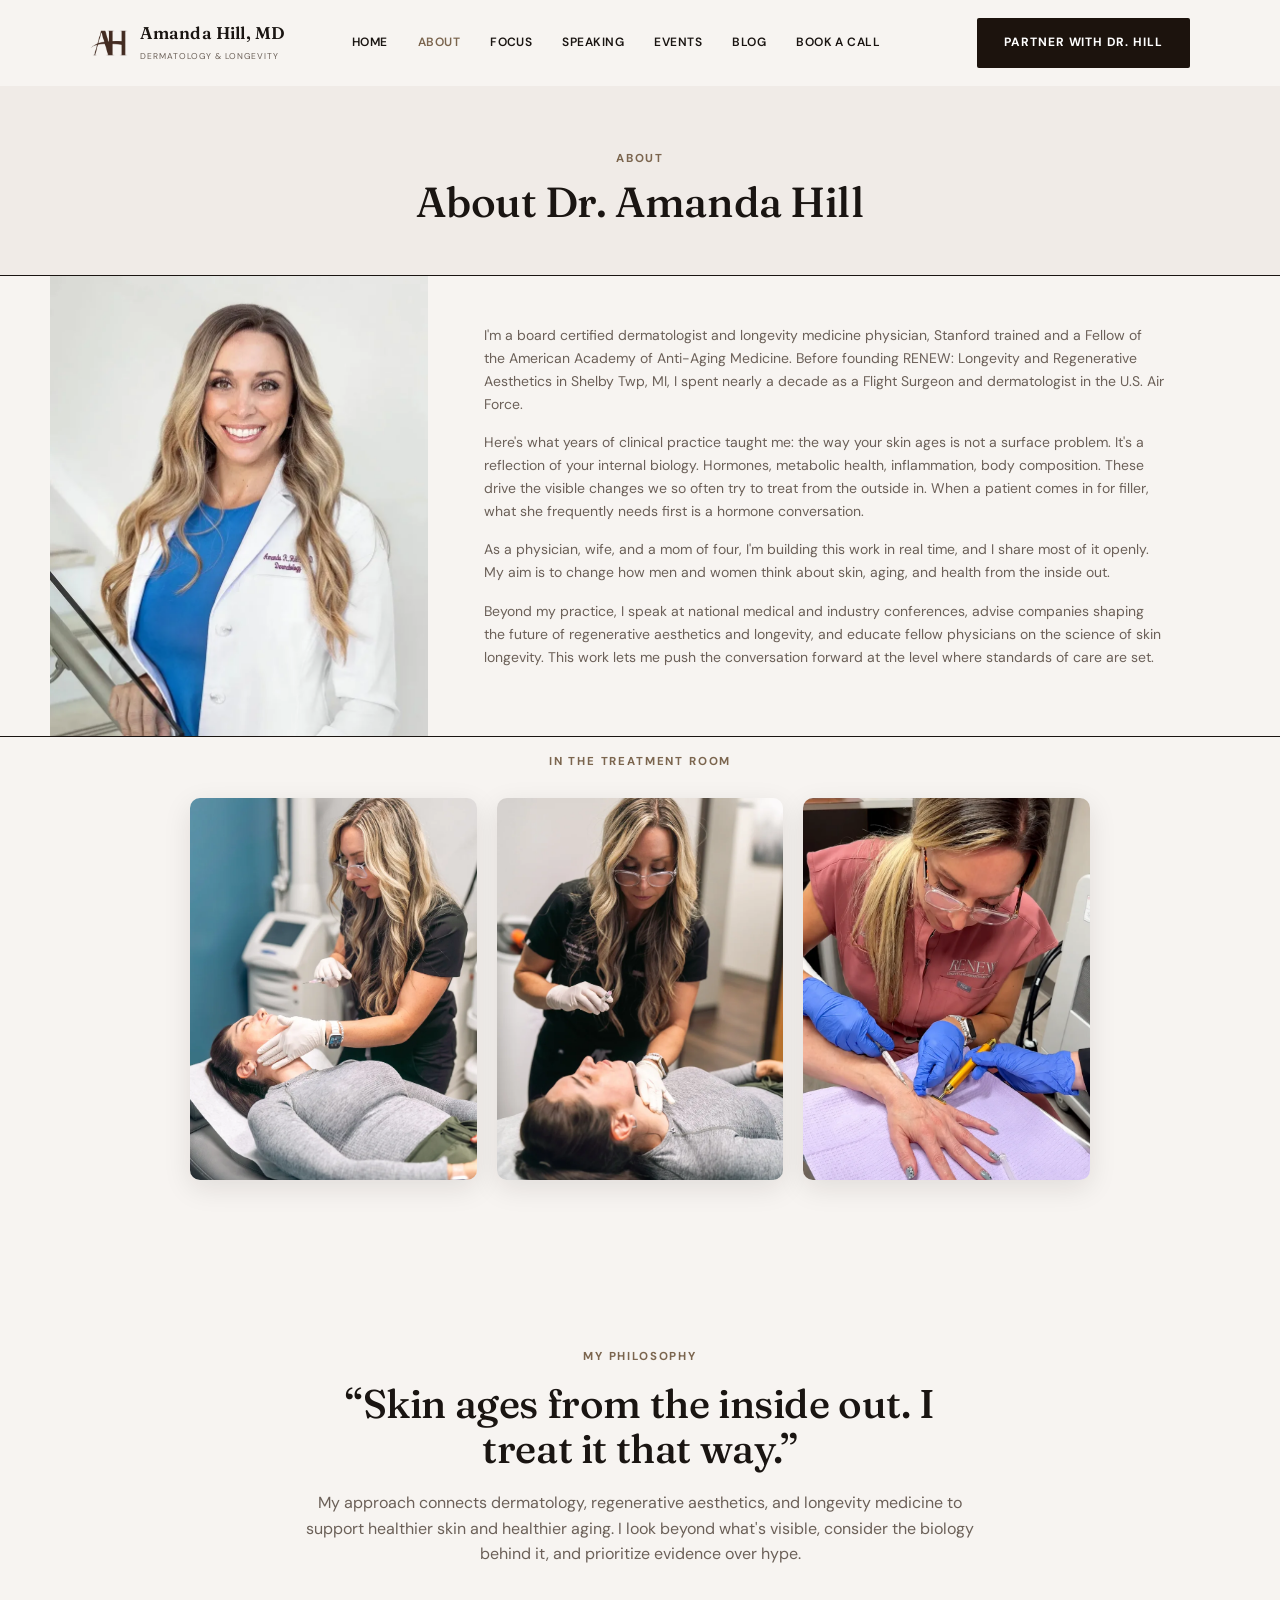
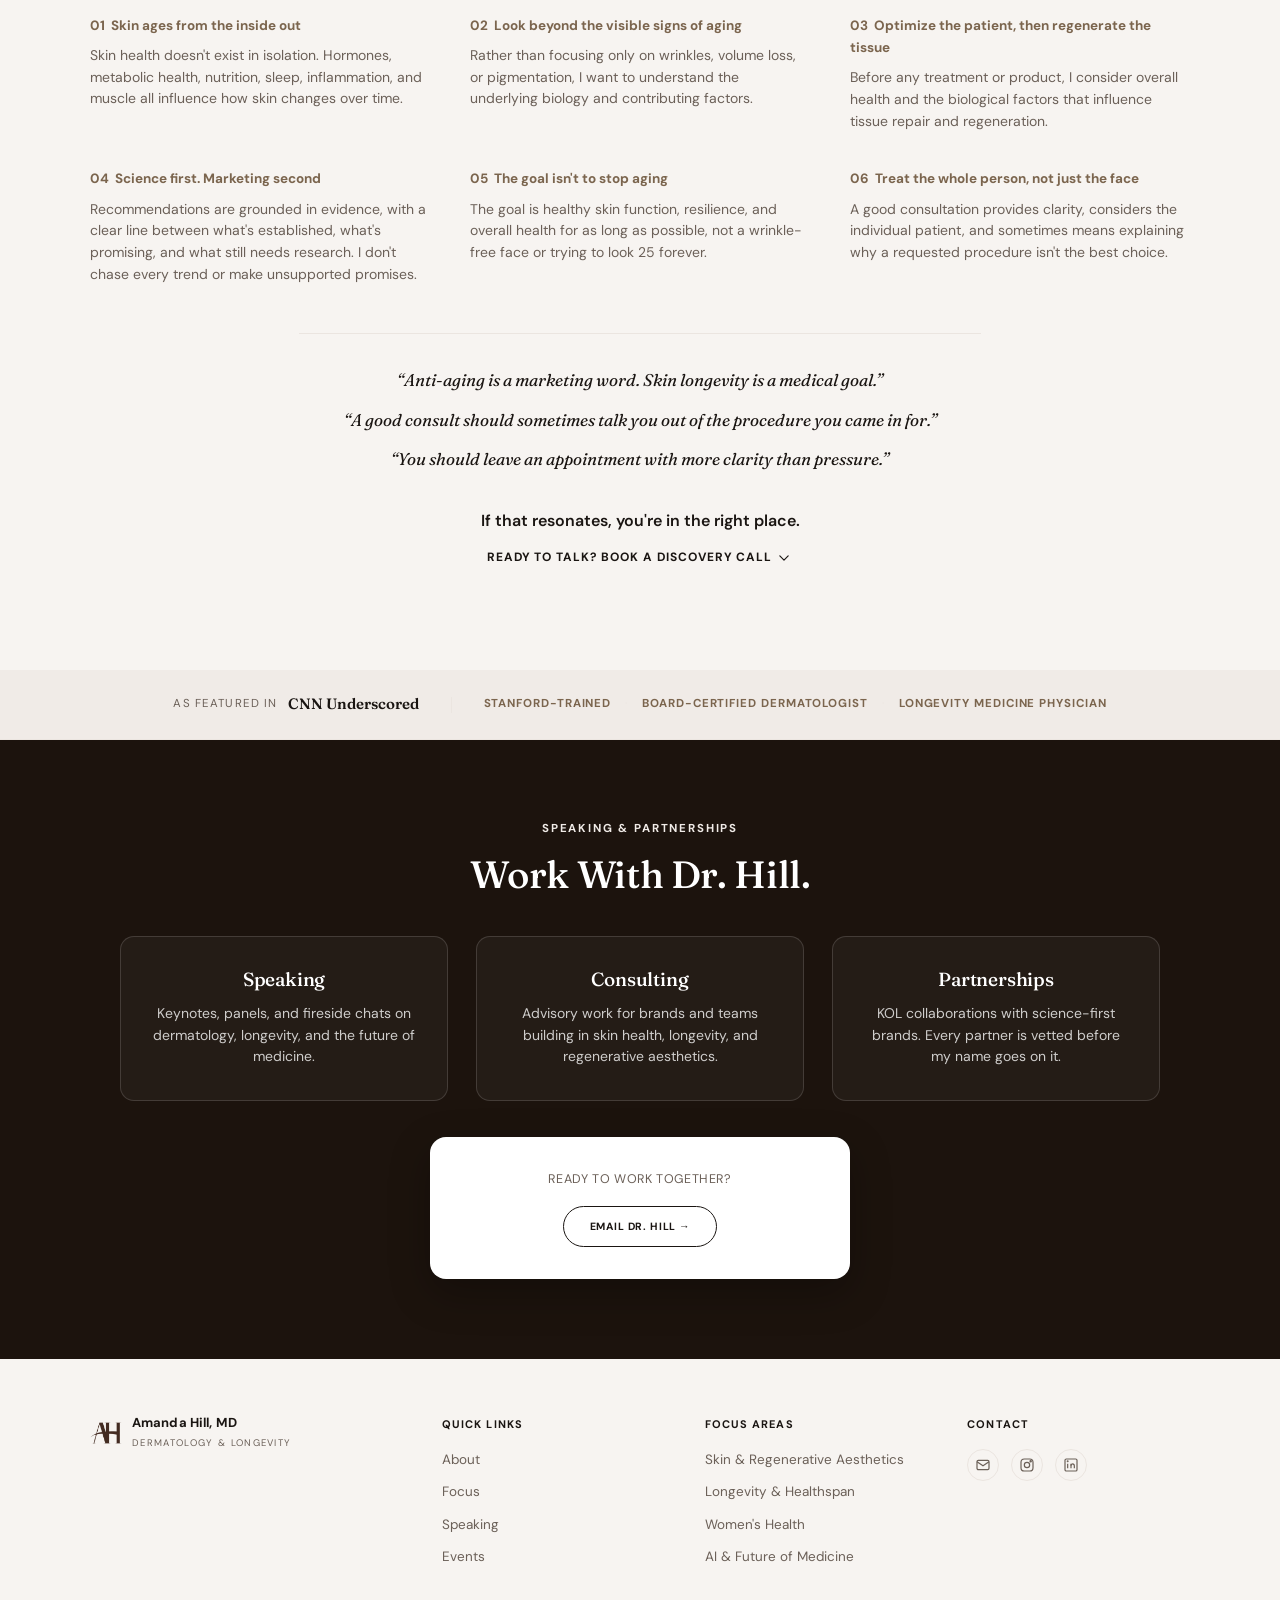
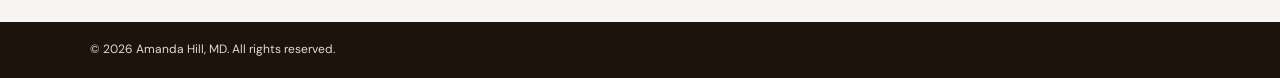
==== commit 25f0fec5: "Self-host fonts to cut a render-blocking round trip Fraunces, DM Sans, and Alex Brush are now served" ====
--- a/about/index.html
+++ b/about/index.html
@@ -1,6 +1,15 @@
 <!DOCTYPE html>
 <html lang="en">
 <head>
+<!-- Google tag (gtag.js) -->
+<script async src="https://www.googletagmanager.com/gtag/js?id=G-D02RP4QHC7"></script>
+<script>
+  window.dataLayer = window.dataLayer || [];
+  function gtag(){dataLayer.push(arguments);}
+  gtag('js', new Date());
+
+  gtag('config', 'G-D02RP4QHC7');
+</script>
 <meta charset="UTF-8">
 <meta name="viewport" content="width=device-width, initial-scale=1.0">
 <title>About Dr. Amanda Hill | Amanda Hill, MD</title>
@@ -26,9 +35,6 @@
 }
 </script>
 <link rel="icon" type="image/png" href="/images/favicon.png">
-<link rel="preconnect" href="https://fonts.googleapis.com">
-<link rel="preconnect" href="https://fonts.gstatic.com" crossorigin>
-<link href="https://fonts.googleapis.com/css2?family=Fraunces:ital,opsz,wght@0,9..144,400;0,9..144,500;0,9..144,600;1,9..144,400;1,9..144,500&family=DM+Sans:opsz,wght@9..40,400;9..40,500;9..40,600;9..40,700&family=Alex+Brush&display=swap" rel="stylesheet">
 <link rel="stylesheet" href="/css/style.css">
 </head>
 <body>
--- a/css/style.css
+++ b/css/style.css
@@ -1,3 +1,15 @@
+/* SELF-HOSTED FONTS (replaces Google Fonts CDN request for faster first paint) */
+@font-face{font-family:'Fraunces';font-style:normal;font-weight:400;font-display:swap;src:url('../fonts/fraunces-latin-400-normal.woff2') format('woff2');}
+@font-face{font-family:'Fraunces';font-style:normal;font-weight:500;font-display:swap;src:url('../fonts/fraunces-latin-500-normal.woff2') format('woff2');}
+@font-face{font-family:'Fraunces';font-style:normal;font-weight:600;font-display:swap;src:url('../fonts/fraunces-latin-600-normal.woff2') format('woff2');}
+@font-face{font-family:'Fraunces';font-style:italic;font-weight:400;font-display:swap;src:url('../fonts/fraunces-latin-400-italic.woff2') format('woff2');}
+@font-face{font-family:'Fraunces';font-style:italic;font-weight:500;font-display:swap;src:url('../fonts/fraunces-latin-500-italic.woff2') format('woff2');}
+@font-face{font-family:'DM Sans';font-style:normal;font-weight:400;font-display:swap;src:url('../fonts/dm-sans-latin-400-normal.woff2') format('woff2');}
+@font-face{font-family:'DM Sans';font-style:normal;font-weight:500;font-display:swap;src:url('../fonts/dm-sans-latin-500-normal.woff2') format('woff2');}
+@font-face{font-family:'DM Sans';font-style:normal;font-weight:600;font-display:swap;src:url('../fonts/dm-sans-latin-600-normal.woff2') format('woff2');}
+@font-face{font-family:'DM Sans';font-style:normal;font-weight:700;font-display:swap;src:url('../fonts/dm-sans-latin-700-normal.woff2') format('woff2');}
+@font-face{font-family:'Alex Brush';font-style:normal;font-weight:400;font-display:swap;src:url('../fonts/alex-brush-latin-400-normal.woff2') format('woff2');}
+
 :root{
   --cream:#F0EBE7;
   --offwhite:#F7F4F1;
@@ -99,6 +111,9 @@
 .booking-embed iframe{display:block;width:100%;}
 .video-wrap{position:relative;width:100%;padding-top:56.25%;border-radius:10px;overflow:hidden;box-shadow:0 10px 32px rgba(26,21,18,0.12);}
 .video-wrap iframe{position:absolute;top:0;left:0;width:100%;height:100%;border:0;}
+.video-wrap video{position:absolute;top:0;left:0;width:100%;height:100%;object-fit:contain;background:var(--offwhite);}
+.webinar-cta-wrap{text-align:center;margin-top:24px;}
+.webinar-cta-wrap .webinar-note{font-size:13px;color:var(--ink-soft);margin-top:12px;}
 .expect-steps{text-align:left;max-width:420px;margin:24px auto 28px;display:flex;flex-direction:column;gap:14px;}
 .expect-step{display:grid;grid-template-columns:26px 1fr;gap:12px;font-size:13.5px;color:var(--ink-soft);align-items:baseline;}
 .expect-step span{font-family:'Fraunces',serif;font-weight:600;color:var(--mocha);font-size:13px;}
@@ -177,10 +192,13 @@
   .nav-toggle{display:flex;position:absolute;top:14px;right:40px;}
   nav > .wrap > a.btn{display:none;}
   .nav-links{display:none;width:100%;flex-direction:column;align-items:flex-start;gap:4px;padding-top:18px;margin-top:14px;border-top:1px solid var(--circle);}
-  .nav-links.nav-open{display:flex;}
+  .nav-links.nav-open{display:flex;position:fixed;top:77px;left:0;right:0;bottom:0;width:auto;background:var(--offwhite);margin:0;border-top:1px solid var(--circle);padding:18px 40px 40px;overflow-y:auto;z-index:60;}
   .nav-links li{width:100%;}
   .nav-links a{display:block;padding:10px 0;}
   .nav-cta-mobile{display:block;margin-top:8px;padding:12px 0;color:var(--mocha)!important;}
+  .nav-toggle{z-index:61;}
+  html.nav-locked,html.nav-locked body{overflow:hidden;height:100%;}
+  html.nav-locked nav{-webkit-backdrop-filter:none;backdrop-filter:none;}
 }
 
 /* HERO - full-bleed cover */
@@ -280,10 +298,30 @@
 .podcast-item:last-child{border-bottom:1px solid var(--circle);}
 .podcast-item:hover{opacity:0.65;}
 .podcast-date{font-size:11.5px;letter-spacing:0.08em;text-transform:uppercase;color:var(--mocha);font-weight:700;display:block;margin-bottom:6px;}
-.podcast-item h3{font-size:18px;margin-bottom:4px;}
-.podcast-item p{font-size:13.5px;color:var(--ink-soft);margin:0;}
+.podcast-item h3,.podcast-item-summary h3{font-size:18px;margin-bottom:4px;}
+.podcast-item p,.podcast-item-summary p{font-size:13.5px;color:var(--ink-soft);margin:0;}
 .podcast-link{flex:none;font-size:12px;font-weight:700;letter-spacing:0.06em;text-transform:uppercase;white-space:nowrap;}
 @media (max-width:600px){ .podcast-item{flex-direction:column;align-items:flex-start;gap:10px;} }
+
+.podcast-item-details{border-top:1px solid var(--circle);}
+.podcast-item-details:last-child{border-bottom:1px solid var(--circle);}
+.podcast-item-summary{display:flex;align-items:center;justify-content:space-between;gap:24px;padding:26px 4px;color:var(--ink);cursor:pointer;list-style:none;transition:opacity 0.2s ease;}
+.podcast-item-summary::-webkit-details-marker{display:none;}
+.podcast-item-summary::marker{content:"";}
+.podcast-item-summary:hover{opacity:0.65;}
+.podcast-item-details[open] .podcast-item-summary{opacity:1;}
+.podcast-item-details[open] .podcast-item-summary .podcast-link{opacity:0.65;}
+.podcast-expand{padding:0 4px 32px;}
+.podcast-expand .video-wrap{max-width:560px;margin:0 auto 20px;}
+.podcast-embed-wrap{max-width:560px;margin:0 auto;}
+.podcast-embed-wrap iframe{display:block;width:100%;border:0;}
+.podcast-embed-apple{display:flex;justify-content:center;}
+
+/* EVENT HIGHLIGHTS */
+.event-highlight-head{display:flex;flex-direction:column;align-items:flex-start;gap:10px;flex:1;}
+.event-org-badge{flex:none;display:inline-flex;align-items:center;background:var(--mocha-dark);color:var(--white);border-radius:999px;padding:6px 14px;font-family:'DM Sans',sans-serif;font-size:11px;font-weight:700;letter-spacing:0.04em;}
+.event-highlight-location{color:var(--ink-soft);font-weight:400;text-transform:none;letter-spacing:0;}
+@media (max-width:600px){ .podcast-item-summary{flex-direction:column;align-items:flex-start;gap:10px;} }
 .article-item-thumb{width:120px;height:90px;object-fit:cover;border-radius:6px;flex:none;}
 @media (max-width:600px){ .article-item-thumb{width:100%;height:160px;} }
 
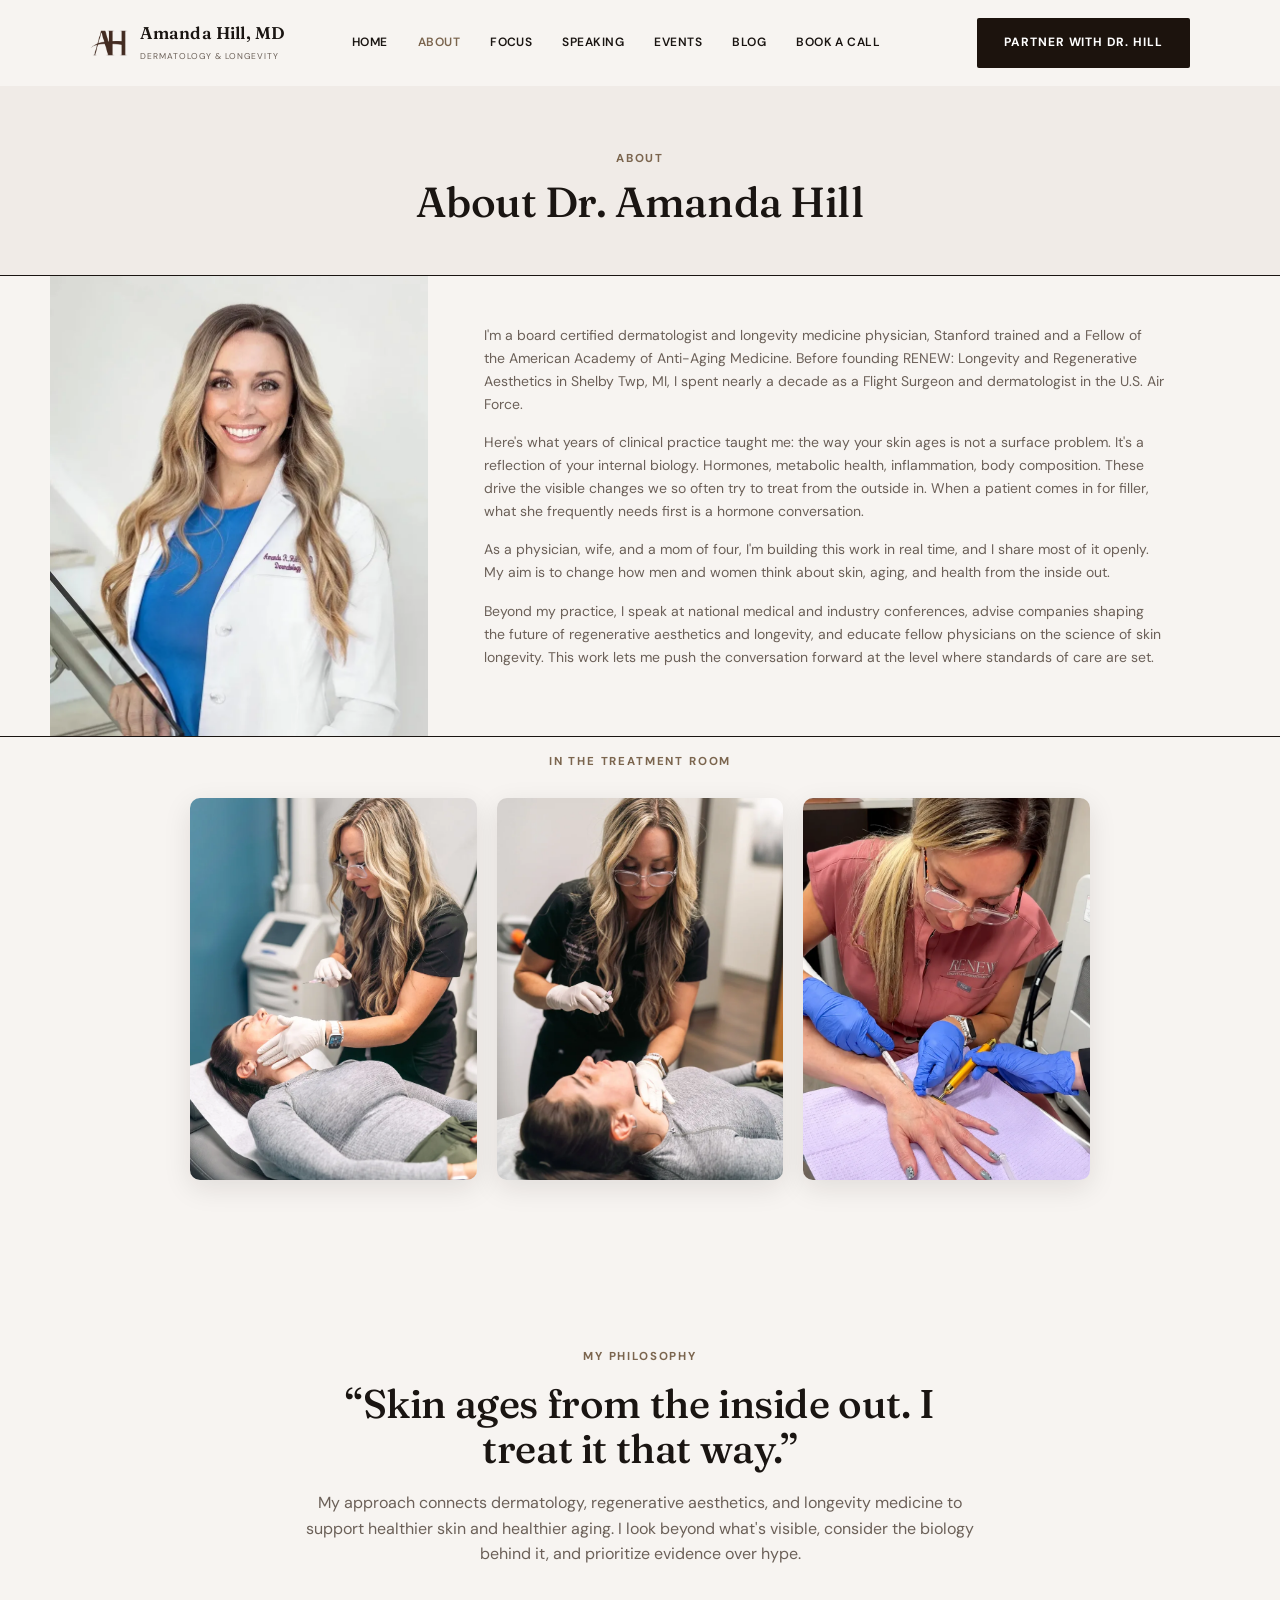
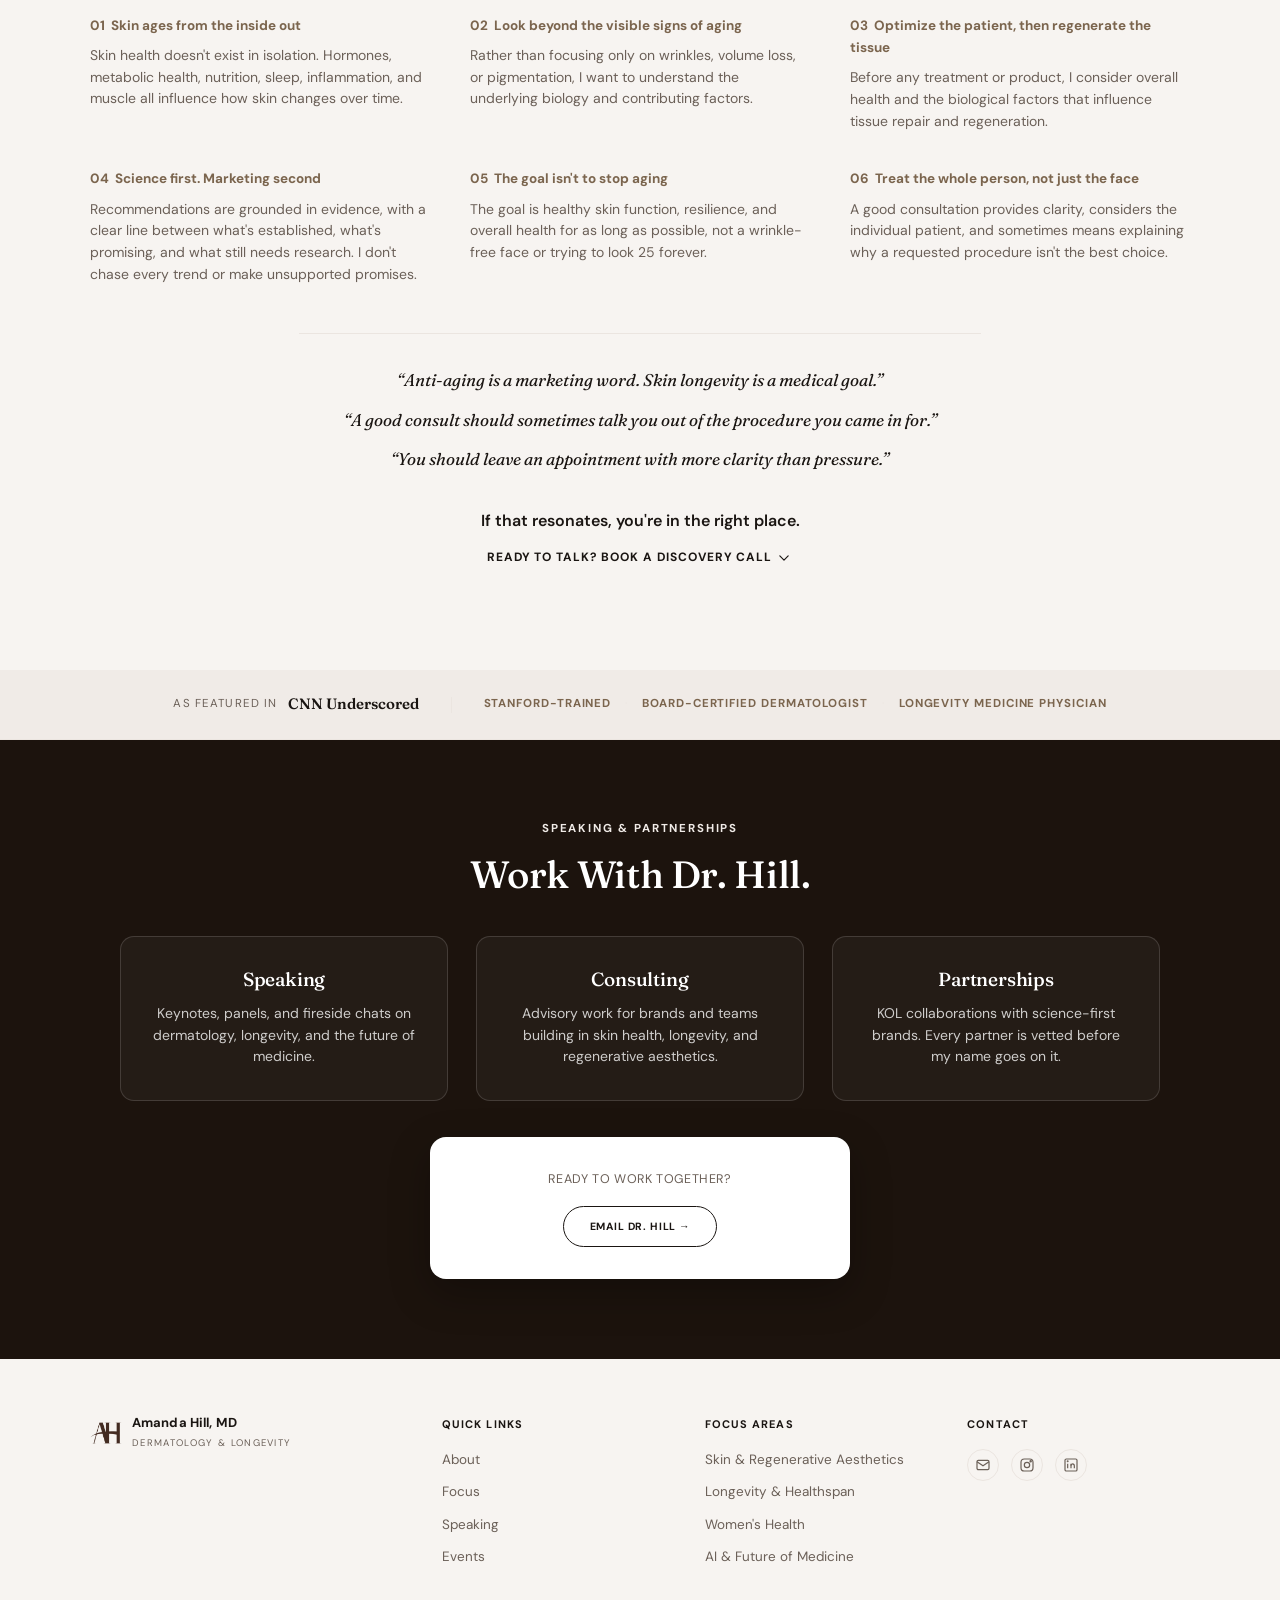
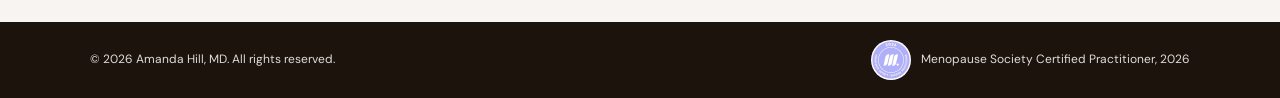
==== commit 3139453c: "Add Menopause Society badge to site footer, update booking page copy" ====
--- a/about/index.html
+++ b/about/index.html
@@ -56,9 +56,9 @@
       <li><a href="/events/">Events</a></li>
       <li><a href="/blog/">Blog</a></li>
       <li><a href="/book/">Book a Call</a></li>
-      <li><a href="mailto:info@amandahillmd.com?subject=Speaking%2C%20Consulting%20%26%20Partnership%20Inquiry" class="nav-cta-mobile">Partner With Dr. Hill</a></li>
+      <li><a href="mailto:dr.hill@amandahillmd.com?subject=Speaking%2C%20Consulting%20%26%20Partnership%20Inquiry" class="nav-cta-mobile">Partner With Dr. Hill</a></li>
     </ul>
-    <a href="mailto:info@amandahillmd.com?subject=Speaking%2C%20Consulting%20%26%20Partnership%20Inquiry" class="btn btn-mocha">Partner With Dr. Hill</a>
+    <a href="mailto:dr.hill@amandahillmd.com?subject=Speaking%2C%20Consulting%20%26%20Partnership%20Inquiry" class="btn btn-mocha">Partner With Dr. Hill</a>
     <button type="button" id="nav-toggle" class="nav-toggle" aria-label="Toggle menu" aria-expanded="false">
       <span></span><span></span><span></span>
     </button>
@@ -176,7 +176,7 @@
     </div>
     <div class="work-cta-box">
       <p class="work-cta-box-label">Ready to work together?</p>
-      <a href="mailto:info@amandahillmd.com?subject=Speaking%2C%20Consulting%20%26%20Partnership%20Inquiry" class="btn btn-pill">Email Dr. Hill &rarr;</a>
+      <a href="mailto:dr.hill@amandahillmd.com?subject=Speaking%2C%20Consulting%20%26%20Partnership%20Inquiry" class="btn btn-pill">Email Dr. Hill &rarr;</a>
     </div>
   </div>
 </section>
@@ -214,7 +214,7 @@
       <div class="foot-col">
         <h4>Contact</h4>
         <div class="foot-social">
-          <a href="mailto:info@amandahillmd.com" aria-label="Email">
+          <a href="mailto:dr.hill@amandahillmd.com" aria-label="Email">
             <svg width="16" height="16" viewBox="0 0 24 24" fill="none" stroke="currentColor" stroke-width="1.8"><rect x="3" y="5" width="18" height="14" rx="2"/><path d="M3 7l9 6 9-6"/></svg>
           </a>
           <a href="https://instagram.com/amandahilldermdoc" target="_blank" rel="noopener" aria-label="Instagram">
@@ -230,6 +230,10 @@
   <div class="foot-bottom">
     <div class="wrap">
       <span>&copy; 2026 Amanda Hill, MD. All rights reserved.</span>
+      <div class="foot-badge">
+        <img src="/images/menopause-society-badge-2026.webp" width="40" height="40" alt="The Menopause Society Certified Practitioner, 2026 badge">
+        <span>Menopause Society Certified Practitioner, 2026</span>
+      </div>
     </div>
   </div>
 </footer>
--- a/css/style.css
+++ b/css/style.css
@@ -103,12 +103,19 @@
 
 /* BOOK A DISCOVERY CALL */
 .booking{padding:88px 0;background:var(--offwhite);max-width:none;margin:0;border-radius:0;}
-.booking-copy{max-width:620px;margin:0 auto 40px;text-align:center;}
-.booking-copy .eyebrow{display:block;margin-bottom:10px;}
-.booking-copy h2{margin:0 0 14px;font-size:clamp(24px,3vw,32px);}
-.booking-copy p{color:var(--ink-soft);font-size:15px;}
-.booking-embed{max-width:380px;margin:0 auto;background:var(--white);border:1px solid var(--circle);border-radius:4px;overflow:hidden;box-shadow:0 2px 18px rgba(26,21,18,0.06);}
-.booking-embed iframe{display:block;width:100%;}
+.booking-intro{max-width:620px;margin:0 auto 56px;text-align:center;}
+.booking-intro .eyebrow{display:block;margin-bottom:10px;}
+.booking-intro h2{margin:0 0 14px;font-size:clamp(24px,3vw,32px);}
+.booking-intro p{color:var(--ink-soft);font-size:15px;}
+.booking-options{display:grid;grid-template-columns:repeat(3,1fr);gap:24px;max-width:1040px;margin:0 auto;align-items:stretch;}
+.booking-option{display:flex;flex-direction:column;background:var(--white);border:1px solid var(--circle);border-radius:10px;padding:32px 28px;text-align:left;box-shadow:0 4px 24px rgba(26,21,18,0.05);transition:box-shadow 0.25s ease,transform 0.25s ease;}
+.booking-option:hover{box-shadow:0 14px 36px rgba(26,21,18,0.1);transform:translateY(-3px);}
+.booking-option-tag{font-family:'DM Sans',sans-serif;font-size:10.5px;font-weight:700;letter-spacing:0.1em;text-transform:uppercase;color:var(--mocha);background:var(--cream);display:inline-block;padding:5px 12px;border-radius:999px;margin-bottom:16px;}
+.booking-option h3{font-family:'Fraunces',serif;font-weight:600;font-size:19px;color:var(--ink);margin:0 0 10px;}
+.booking-option p{font-size:13.5px;color:var(--ink-soft);line-height:1.6;margin:0 0 24px;flex-grow:1;}
+.booking-option .btn{width:100%;text-align:center;box-sizing:border-box;}
+.booking-disclaimer{font-size:12px;color:var(--ink-soft);max-width:440px;margin:24px auto 0;line-height:1.5;}
+@media(max-width:860px){.booking-options{grid-template-columns:1fr;max-width:480px;}}
 .video-wrap{position:relative;width:100%;padding-top:56.25%;border-radius:10px;overflow:hidden;box-shadow:0 10px 32px rgba(26,21,18,0.12);}
 .video-wrap iframe{position:absolute;top:0;left:0;width:100%;height:100%;border:0;}
 .video-wrap video{position:absolute;top:0;left:0;width:100%;height:100%;object-fit:contain;background:var(--offwhite);}
@@ -400,6 +407,8 @@
 .foot-bottom{background:var(--dark-brown);color:rgba(255,255,255,0.85);max-width:none;margin:0;border-radius:0;}
 .foot-bottom .wrap{display:flex;justify-content:space-between;align-items:center;padding:18px 40px;font-size:12px;flex-wrap:wrap;gap:10px;}
 .foot-bottom a{text-decoration:none;color:rgba(255,255,255,0.85);margin-left:22px;}
+.foot-badge{display:flex;align-items:center;gap:10px;}
+.foot-badge img{width:40px;height:40px;border-radius:50%;display:block;}
 @media (max-width:900px){ .foot-grid{grid-template-columns:1fr 1fr;row-gap:36px;} }
 @media (max-width:560px){ .foot-grid{grid-template-columns:1fr;} }
 
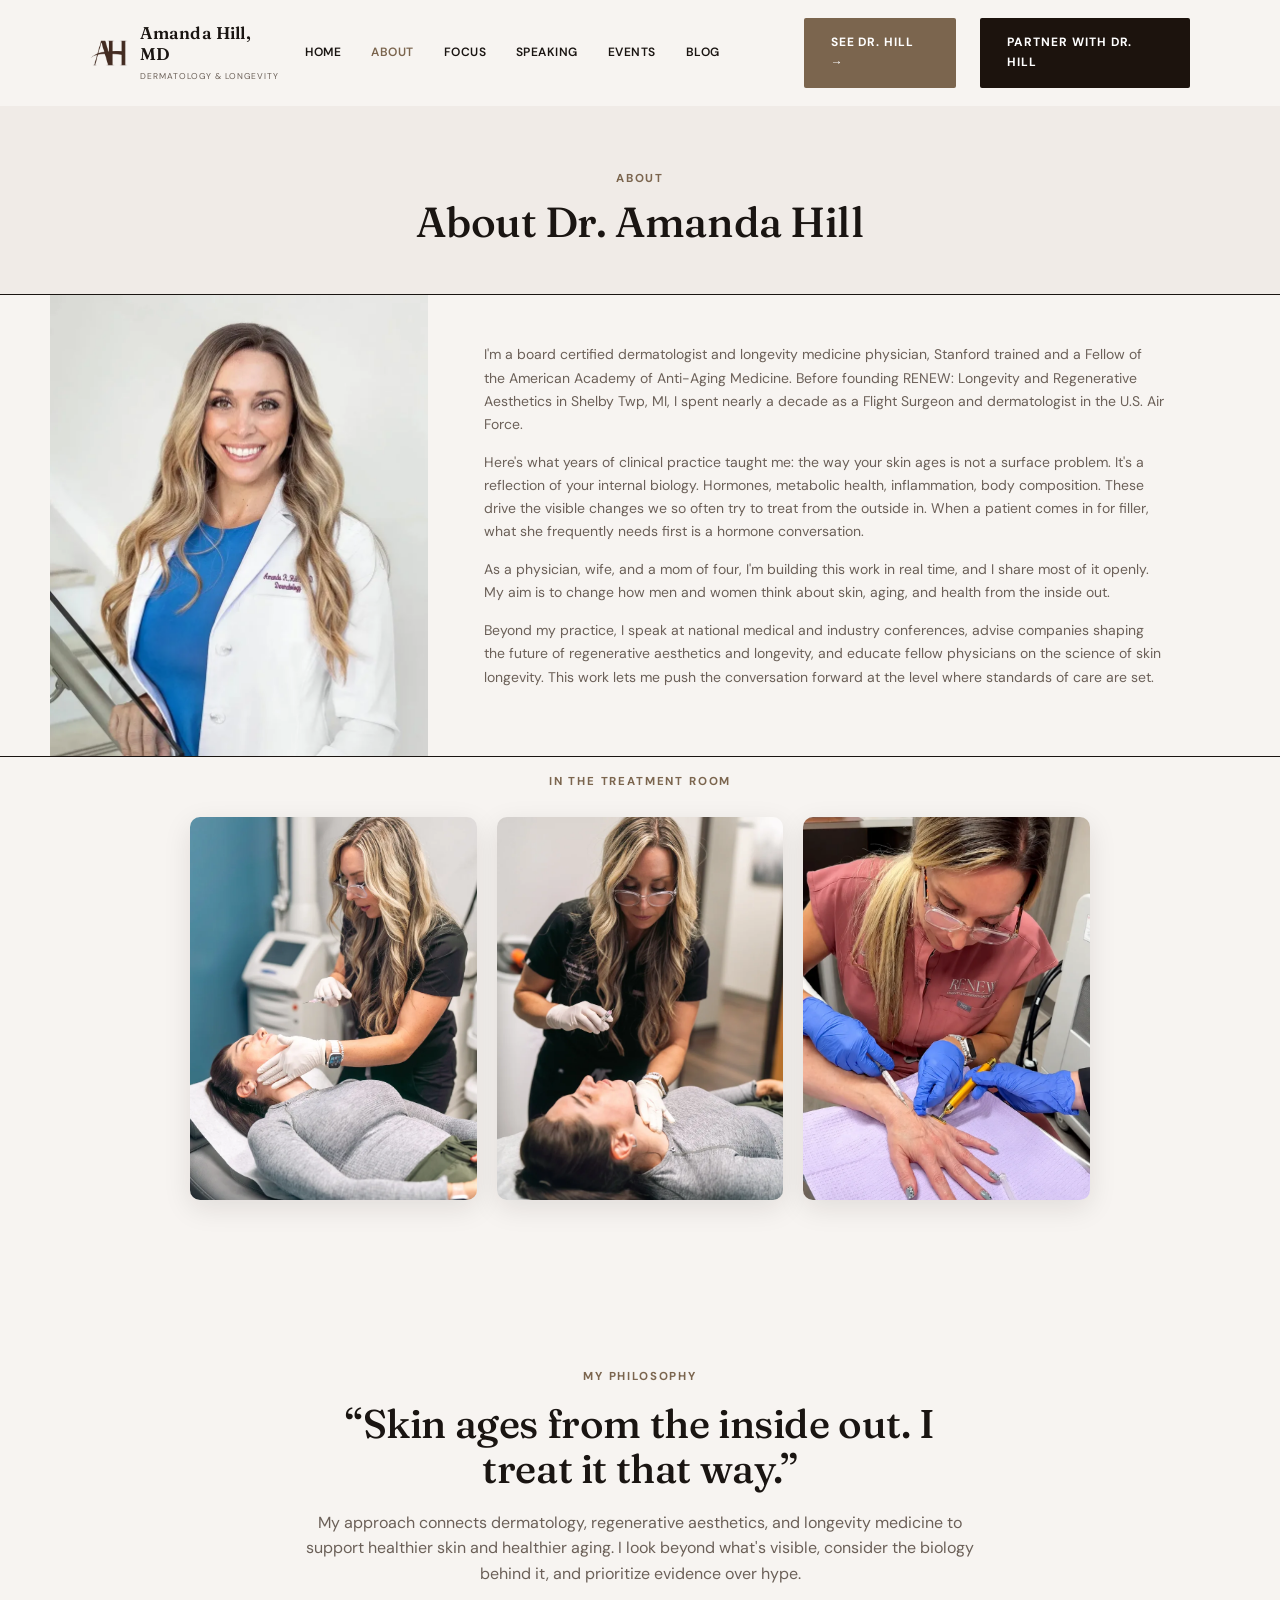
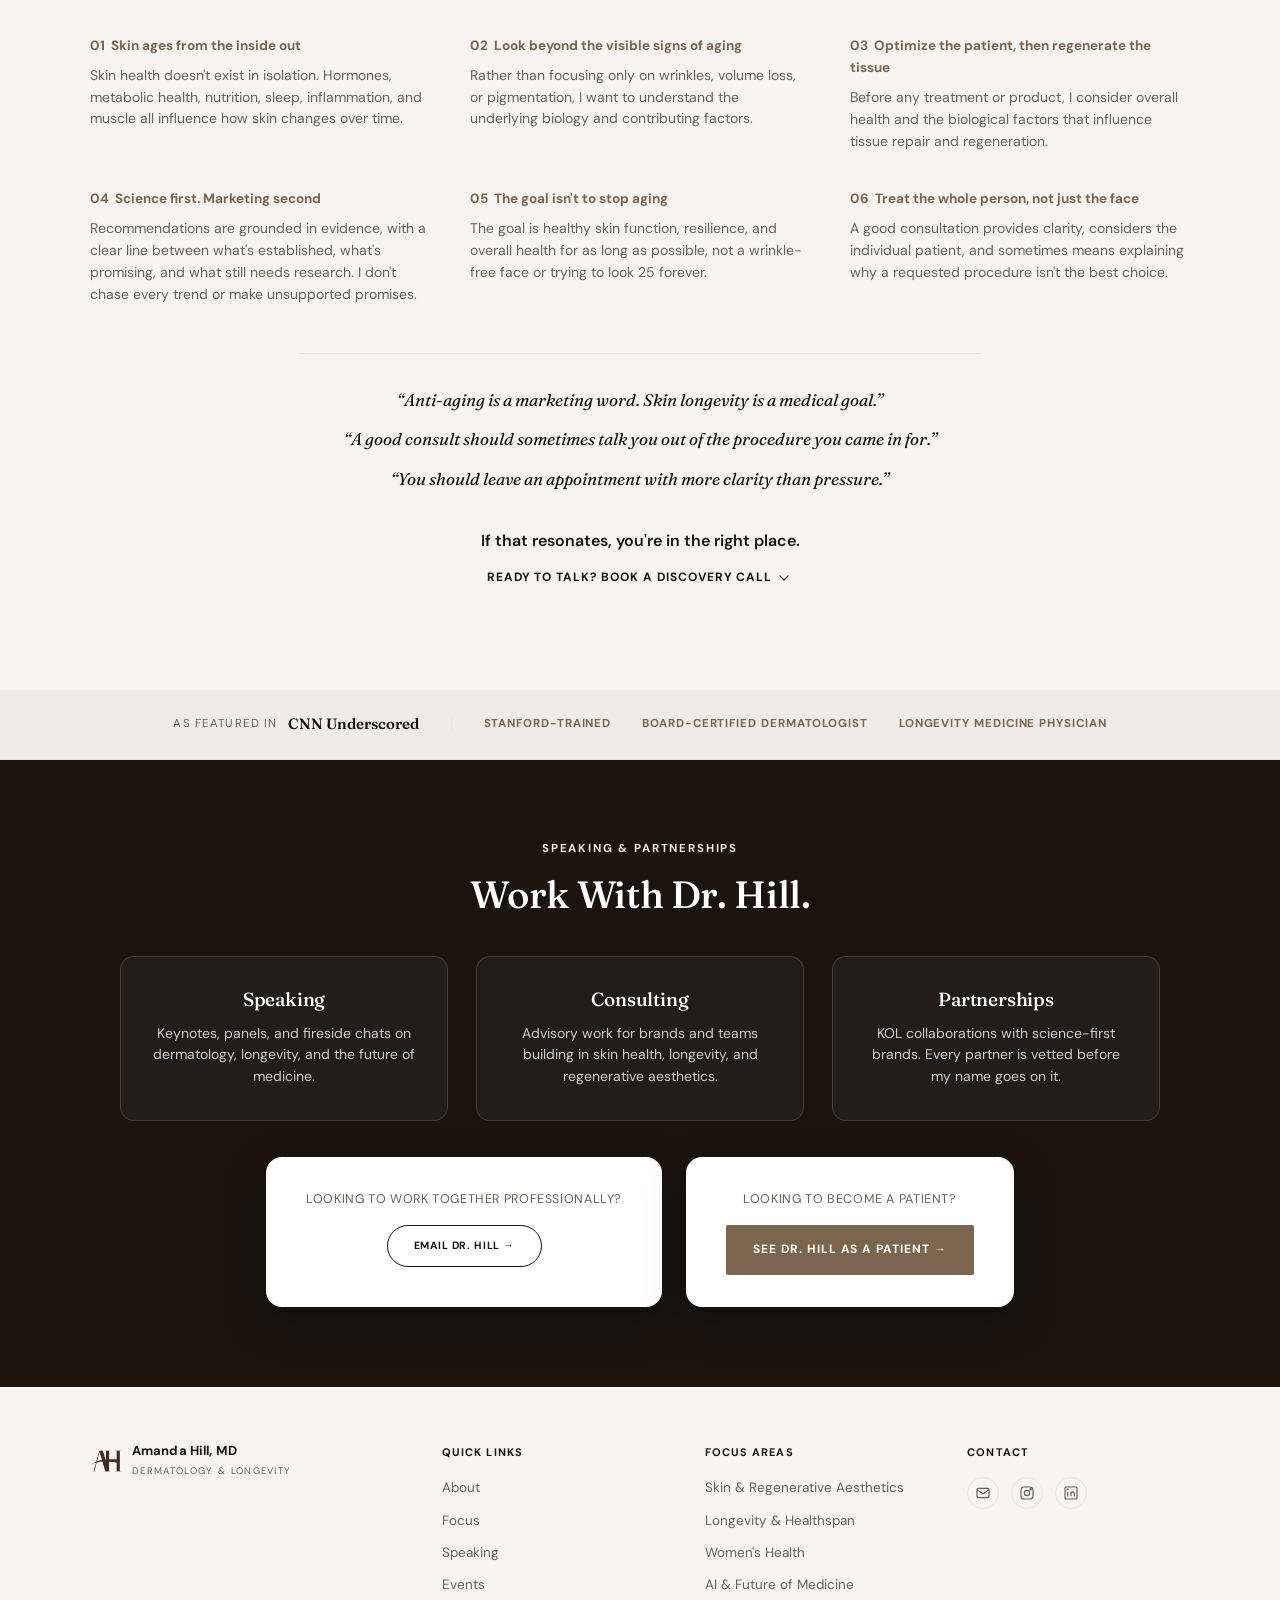
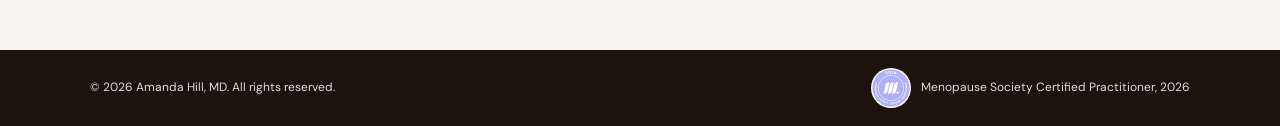
==== commit 9a40cee0: "Add clear patient-path CTA to nav and homepage/about; SEO pass across site" ====
--- a/about/index.html
+++ b/about/index.html
@@ -12,11 +12,11 @@
 </script>
 <meta charset="UTF-8">
 <meta name="viewport" content="width=device-width, initial-scale=1.0">
-<title>About Dr. Amanda Hill | Amanda Hill, MD</title>
-<meta name="description" content="Board-certified dermatologist and longevity medicine physician, Stanford-trained, founder of RENEW: Longevity and Regenerative Aesthetics.">
+<title>About Dr. Amanda Hill | Dermatologist & Longevity Physician</title>
+<meta name="description" content="Board-certified dermatologist and longevity medicine physician, Stanford-trained, Air Force veteran, and founder of RENEW: Longevity and Regenerative Aesthetics.">
 <link rel="canonical" href="https://amandahillmd.com/about/">
 <meta property="og:type" content="profile">
-<meta property="og:title" content="About Dr. Amanda Hill | Amanda Hill, MD">
+<meta property="og:title" content="About Dr. Amanda Hill | Dermatologist & Longevity Physician">
 <meta property="og:description" content="Skin ages from the inside out. I treat it that way. Meet Dr. Amanda Hill, board-certified dermatologist and longevity medicine physician.">
 <meta property="og:url" content="https://amandahillmd.com/about/">
 <meta property="og:image" content="https://amandahillmd.com/images/bio-photo.webp">
@@ -55,9 +55,10 @@
       <li><a href="/speaking/">Speaking</a></li>
       <li><a href="/events/">Events</a></li>
       <li><a href="/blog/">Blog</a></li>
-      <li><a href="/book/">Book a Call</a></li>
+      <li><a href="/book/" class="nav-cta-mobile">See Dr. Hill as a Patient</a></li>
       <li><a href="mailto:dr.hill@amandahillmd.com?subject=Speaking%2C%20Consulting%20%26%20Partnership%20Inquiry" class="nav-cta-mobile">Partner With Dr. Hill</a></li>
     </ul>
+    <a href="/book/" class="btn btn-mocha-soft">See Dr. Hill &rarr;</a>
     <a href="mailto:dr.hill@amandahillmd.com?subject=Speaking%2C%20Consulting%20%26%20Partnership%20Inquiry" class="btn btn-mocha">Partner With Dr. Hill</a>
     <button type="button" id="nav-toggle" class="nav-toggle" aria-label="Toggle menu" aria-expanded="false">
       <span></span><span></span><span></span>
@@ -174,9 +175,15 @@
         <p>KOL collaborations with science-first brands. Every partner is vetted before my name goes on it.</p>
       </div>
     </div>
-    <div class="work-cta-box">
-      <p class="work-cta-box-label">Ready to work together?</p>
-      <a href="mailto:dr.hill@amandahillmd.com?subject=Speaking%2C%20Consulting%20%26%20Partnership%20Inquiry" class="btn btn-pill">Email Dr. Hill &rarr;</a>
+    <div class="work-cta-dual">
+      <div class="work-cta-box">
+        <p class="work-cta-box-label">Looking to work together professionally?</p>
+        <a href="mailto:dr.hill@amandahillmd.com?subject=Speaking%2C%20Consulting%20%26%20Partnership%20Inquiry" class="btn btn-pill">Email Dr. Hill &rarr;</a>
+      </div>
+      <div class="work-cta-box">
+        <p class="work-cta-box-label">Looking to become a patient?</p>
+        <a href="/book/" class="btn btn-mocha-soft">See Dr. Hill as a Patient &rarr;</a>
+      </div>
     </div>
   </div>
 </section>
--- a/css/style.css
+++ b/css/style.css
@@ -42,6 +42,8 @@
 .btn{display:inline-block;padding:14px 26px;border-radius:2px;font-size:12px;font-weight:700;text-decoration:none;letter-spacing:0.08em;text-transform:uppercase;border:1px solid transparent;transition:background 0.2s ease,color 0.2s ease,border-color 0.2s ease,opacity 0.2s ease;}
 .btn-mocha{background:var(--dark-brown);color:var(--white);}
 .btn-mocha:hover{background:var(--dark-brown-hover);}
+.btn-mocha-soft{background:var(--mocha);color:var(--white);}
+.btn-mocha-soft:hover{background:var(--mocha-dark);}
 .btn-outline{background:transparent;color:var(--white);border-color:rgba(255,255,255,0.7);}
 .btn-outline:hover{background:rgba(255,255,255,0.15);}
 .btn-pill{border-radius:999px;padding:11px 26px;font-size:10.5px;background:transparent;color:var(--ink);border:1px solid var(--ink);}
@@ -105,7 +107,7 @@
 .booking{padding:88px 0;background:var(--offwhite);max-width:none;margin:0;border-radius:0;}
 .booking-intro{max-width:620px;margin:0 auto 56px;text-align:center;}
 .booking-intro .eyebrow{display:block;margin-bottom:10px;}
-.booking-intro h2{margin:0 0 14px;font-size:clamp(24px,3vw,32px);}
+.booking-intro h1{margin:0 0 14px;font-size:clamp(24px,3vw,32px);}
 .booking-intro p{color:var(--ink-soft);font-size:15px;}
 .booking-options{display:grid;grid-template-columns:repeat(3,1fr);gap:24px;max-width:1040px;margin:0 auto;align-items:stretch;}
 .booking-option{display:flex;flex-direction:column;background:var(--white);border:1px solid var(--circle);border-radius:10px;padding:32px 28px;text-align:left;box-shadow:0 4px 24px rgba(26,21,18,0.05);transition:box-shadow 0.25s ease,transform 0.25s ease;}
@@ -379,7 +381,9 @@
 .work-cta-box{background:var(--white);border-radius:16px;padding:32px 40px;max-width:420px;margin:36px auto 0;text-align:center;box-shadow:0 14px 40px rgba(0,0,0,0.28);}
 .work-cta-box-label{font-size:12.5px;letter-spacing:0.05em;text-transform:uppercase;color:var(--ink-soft);margin-bottom:16px;}
 .work-cta-box .work-note{color:var(--ink-soft);margin-top:14px;margin-bottom:0;font-size:12px;}
-@media (max-width:760px){ .work-grid{grid-template-columns:1fr;} .work-cta-box{padding:30px 26px;} }
+.work-cta-dual{display:flex;gap:24px;justify-content:center;flex-wrap:wrap;margin-top:36px;}
+.work-cta-dual .work-cta-box{margin:0;}
+@media (max-width:760px){ .work-grid{grid-template-columns:1fr;} .work-cta-box{padding:30px 26px;} .work-cta-dual{flex-direction:column;align-items:center;} }
 
 /* PARTNERS */
 .partners{padding:70px 0 88px;background:var(--dark-brown);max-width:none;margin:0;border-radius:0;}
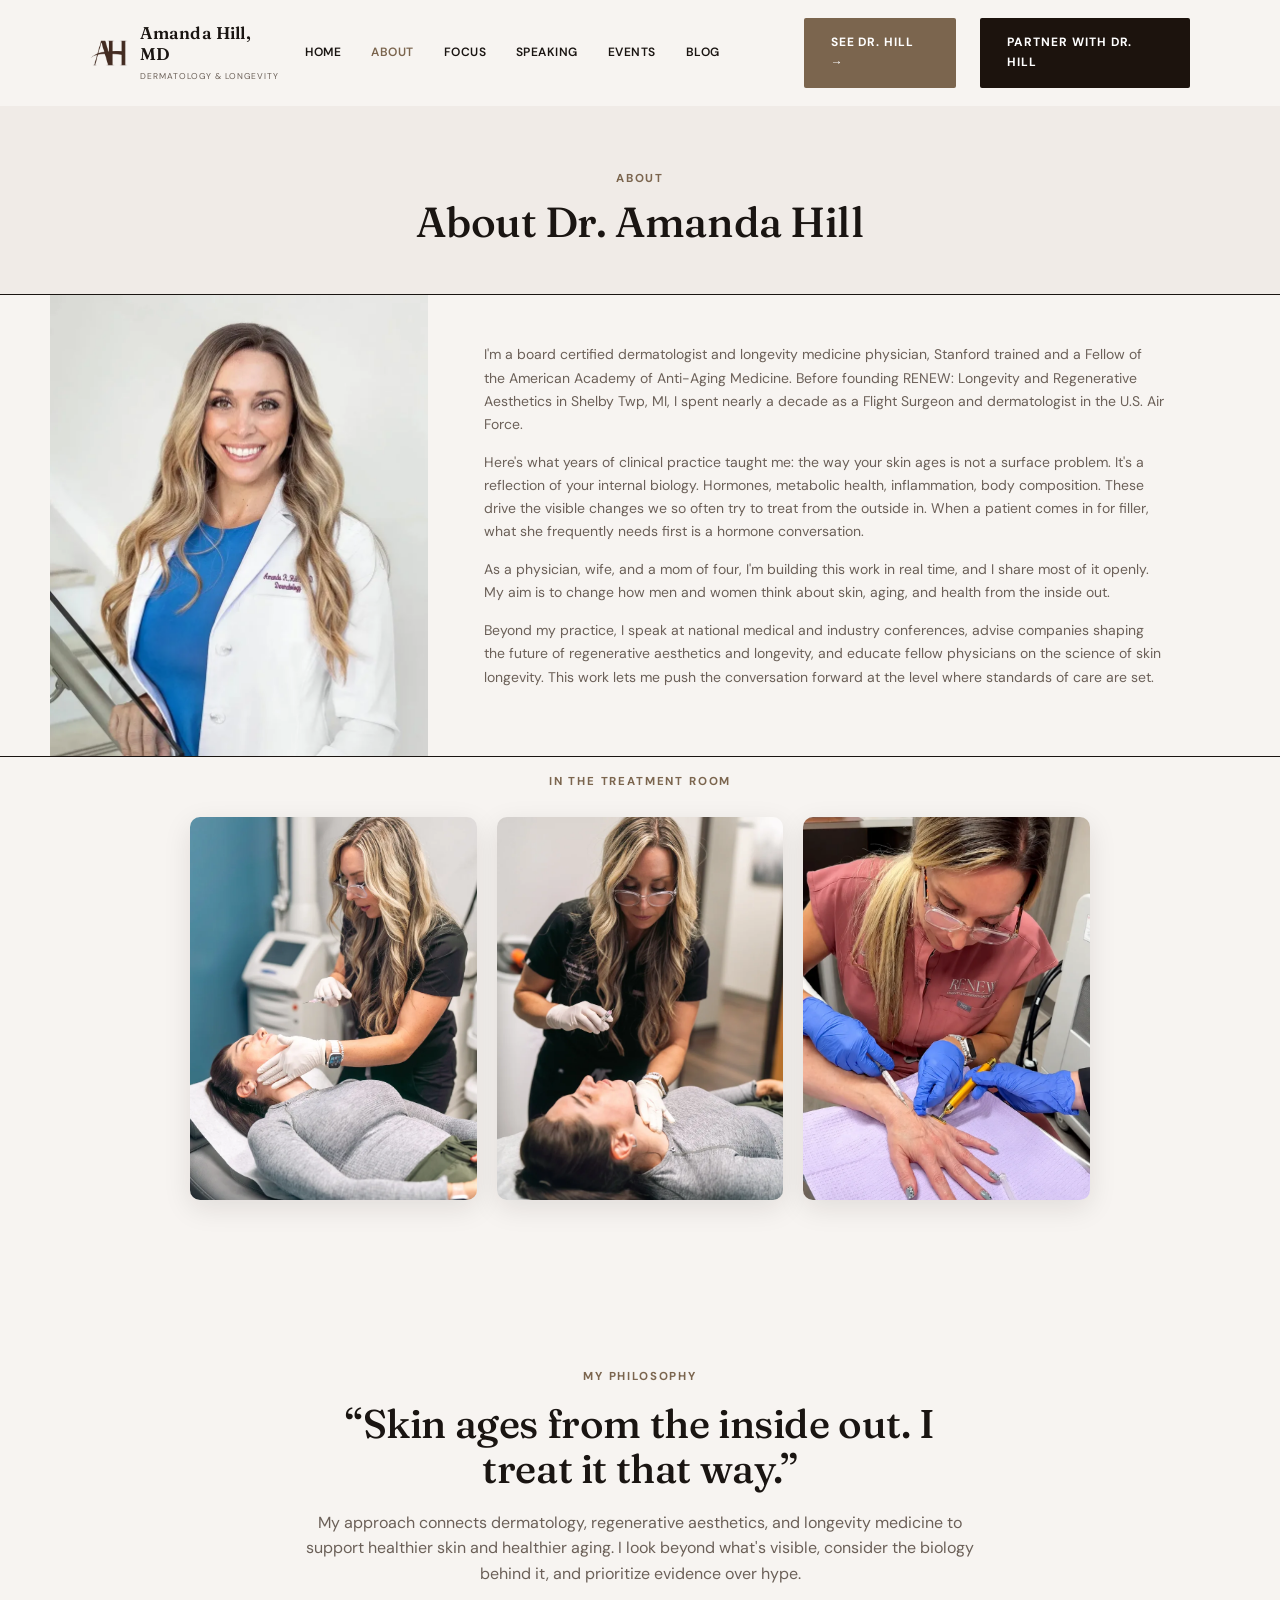
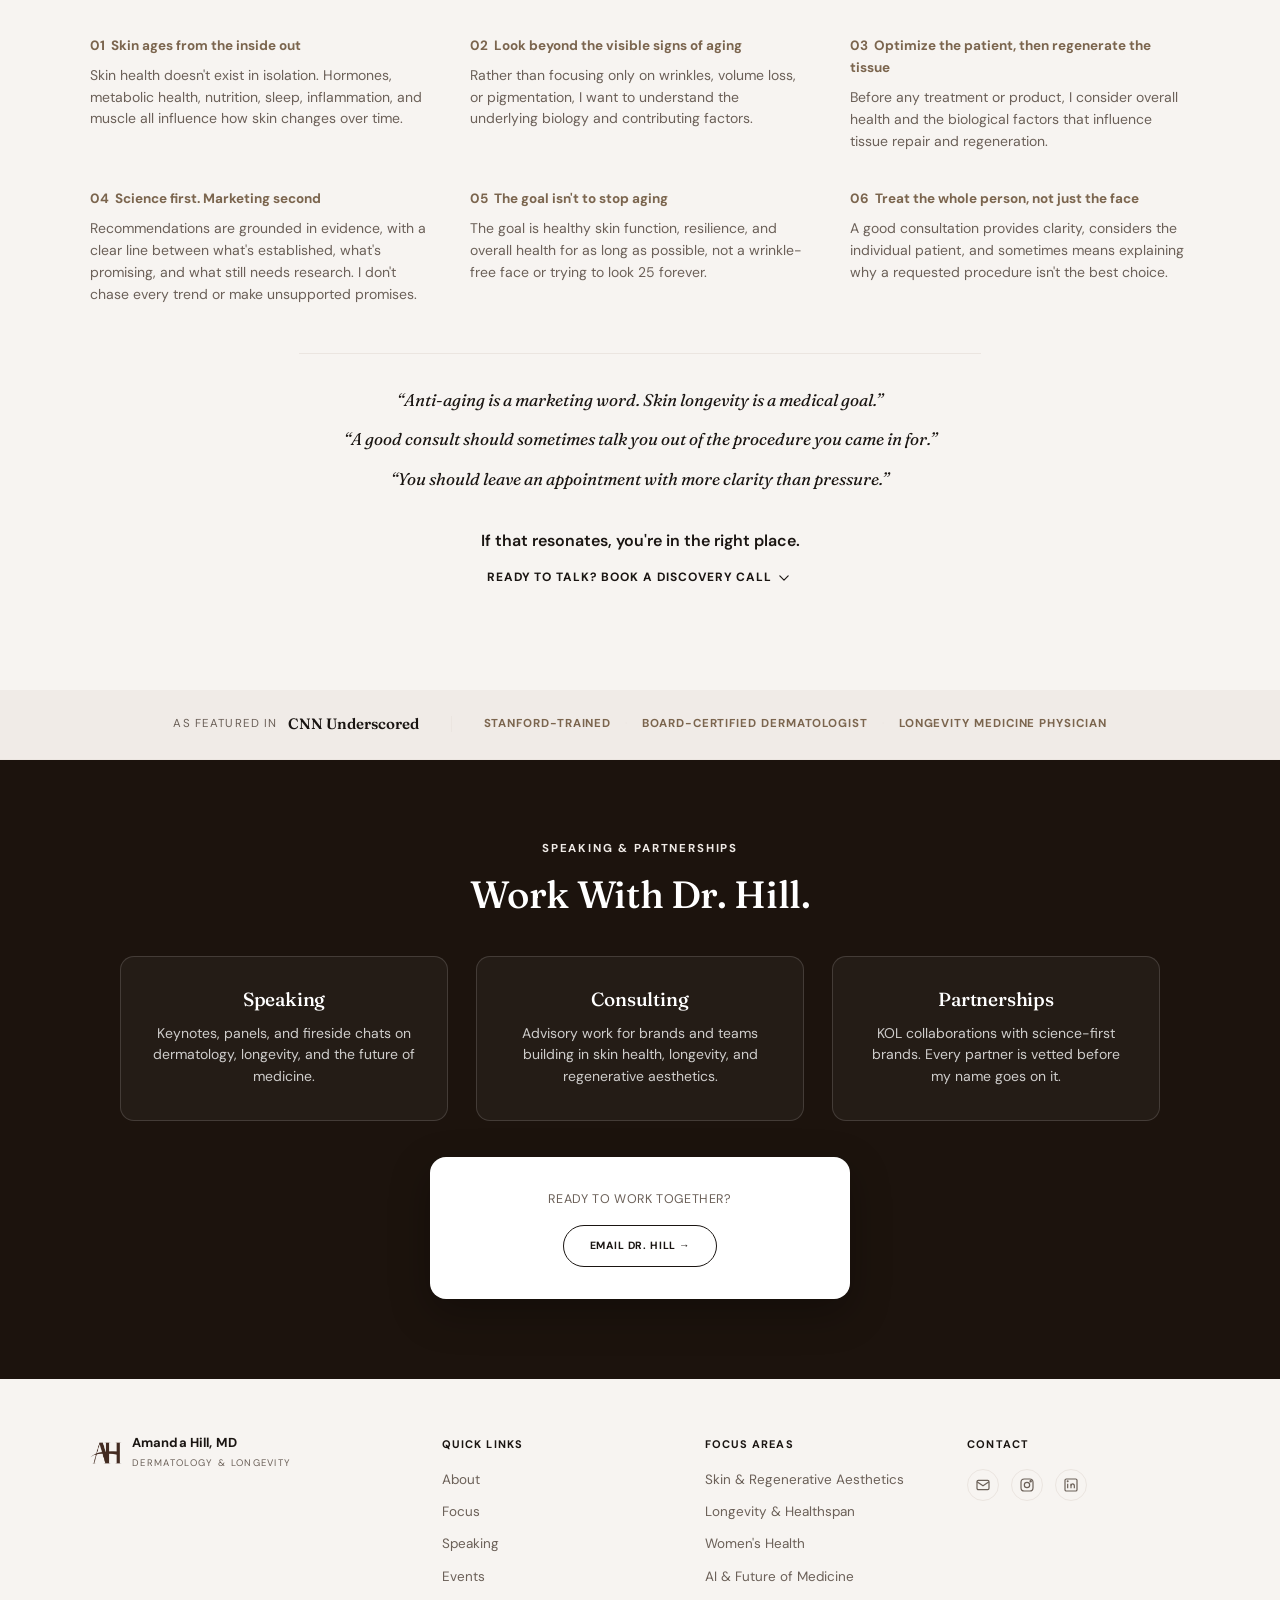
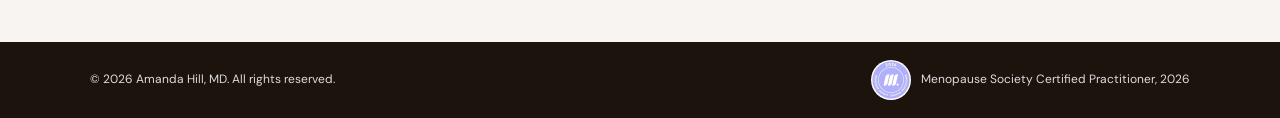
==== commit 88346ddd: "Give patient CTA its own section; remove it from the Speaking/Partnerships CTA box" ====
--- a/about/index.html
+++ b/about/index.html
@@ -175,15 +175,9 @@
         <p>KOL collaborations with science-first brands. Every partner is vetted before my name goes on it.</p>
       </div>
     </div>
-    <div class="work-cta-dual">
-      <div class="work-cta-box">
-        <p class="work-cta-box-label">Looking to work together professionally?</p>
-        <a href="mailto:dr.hill@amandahillmd.com?subject=Speaking%2C%20Consulting%20%26%20Partnership%20Inquiry" class="btn btn-pill">Email Dr. Hill &rarr;</a>
-      </div>
-      <div class="work-cta-box">
-        <p class="work-cta-box-label">Looking to become a patient?</p>
-        <a href="/book/" class="btn btn-mocha-soft">See Dr. Hill as a Patient &rarr;</a>
-      </div>
+    <div class="work-cta-box">
+      <p class="work-cta-box-label">Ready to work together?</p>
+      <a href="mailto:dr.hill@amandahillmd.com?subject=Speaking%2C%20Consulting%20%26%20Partnership%20Inquiry" class="btn btn-pill">Email Dr. Hill &rarr;</a>
     </div>
   </div>
 </section>
--- a/css/style.css
+++ b/css/style.css
@@ -54,6 +54,17 @@
 
 /* CREDIBILITY STRIP */
 .credibility{background:var(--cream);border-bottom:1px solid var(--circle);padding:22px 0;}
+.paths{padding:56px 0 64px;background:var(--offwhite);}
+.paths-head{text-align:center;margin-bottom:36px;}
+.paths-head .eyebrow{display:block;margin-bottom:10px;}
+.paths-head h2{font-size:clamp(24px,3vw,32px);}
+.paths-grid{display:grid;grid-template-columns:1fr 1fr;gap:24px;max-width:860px;margin:0 auto;}
+.path-card{background:var(--white);border-radius:16px;padding:36px 32px;text-align:center;box-shadow:0 10px 32px rgba(26,21,18,0.06);border:1px solid var(--circle);}
+.path-card h3{font-size:19px;margin-bottom:10px;}
+.path-card p{color:var(--ink-soft);font-size:14px;margin-bottom:22px;line-height:1.55;}
+.path-card .btn{width:100%;box-sizing:border-box;}
+@media(max-width:700px){ .paths-grid{grid-template-columns:1fr;max-width:380px;} }
+
 .credibility-wrap{display:flex;align-items:center;justify-content:center;flex-wrap:wrap;gap:14px 32px;text-align:center;}
 .credibility-featured{display:flex;align-items:center;gap:10px;font-family:'DM Sans',sans-serif;font-size:11.5px;letter-spacing:0.1em;text-transform:uppercase;color:var(--ink-soft);}
 .credibility-featured strong{font-family:'Fraunces',serif;font-weight:600;font-size:15px;letter-spacing:0;text-transform:none;color:var(--ink);}
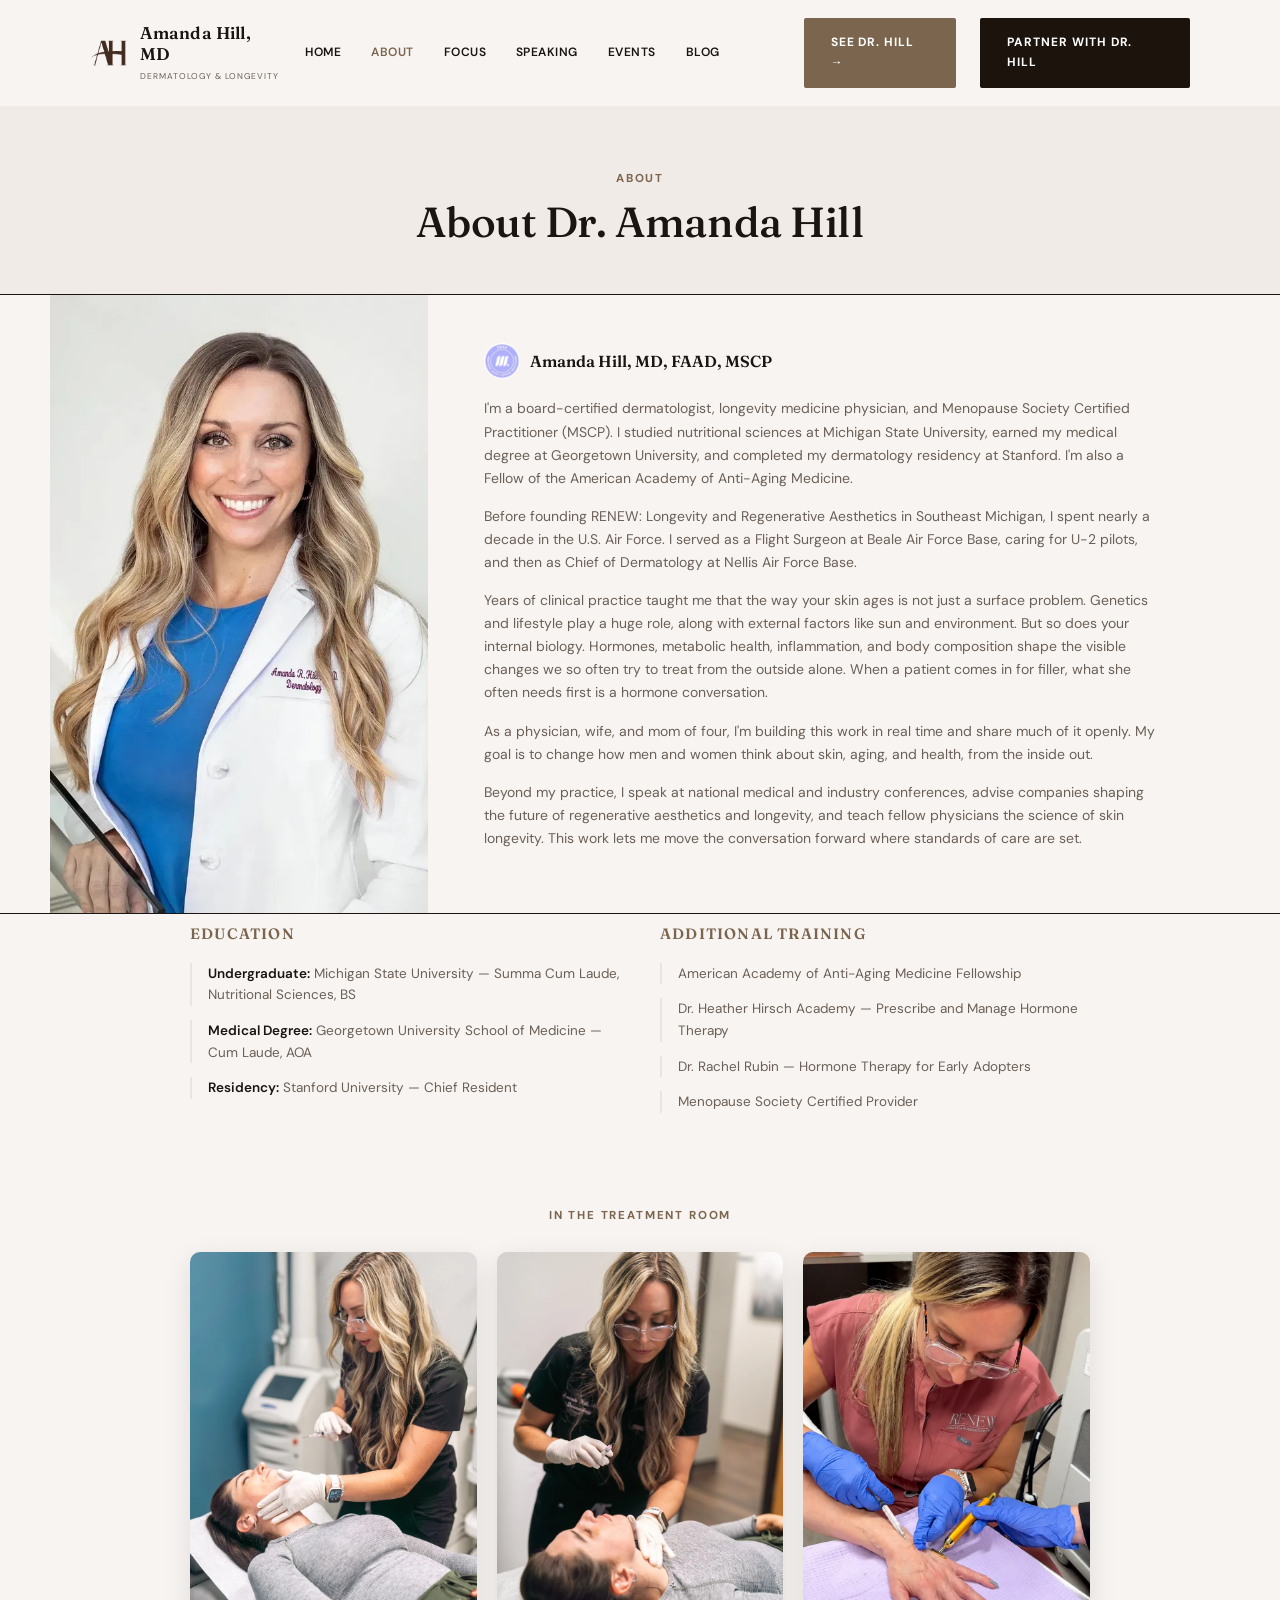
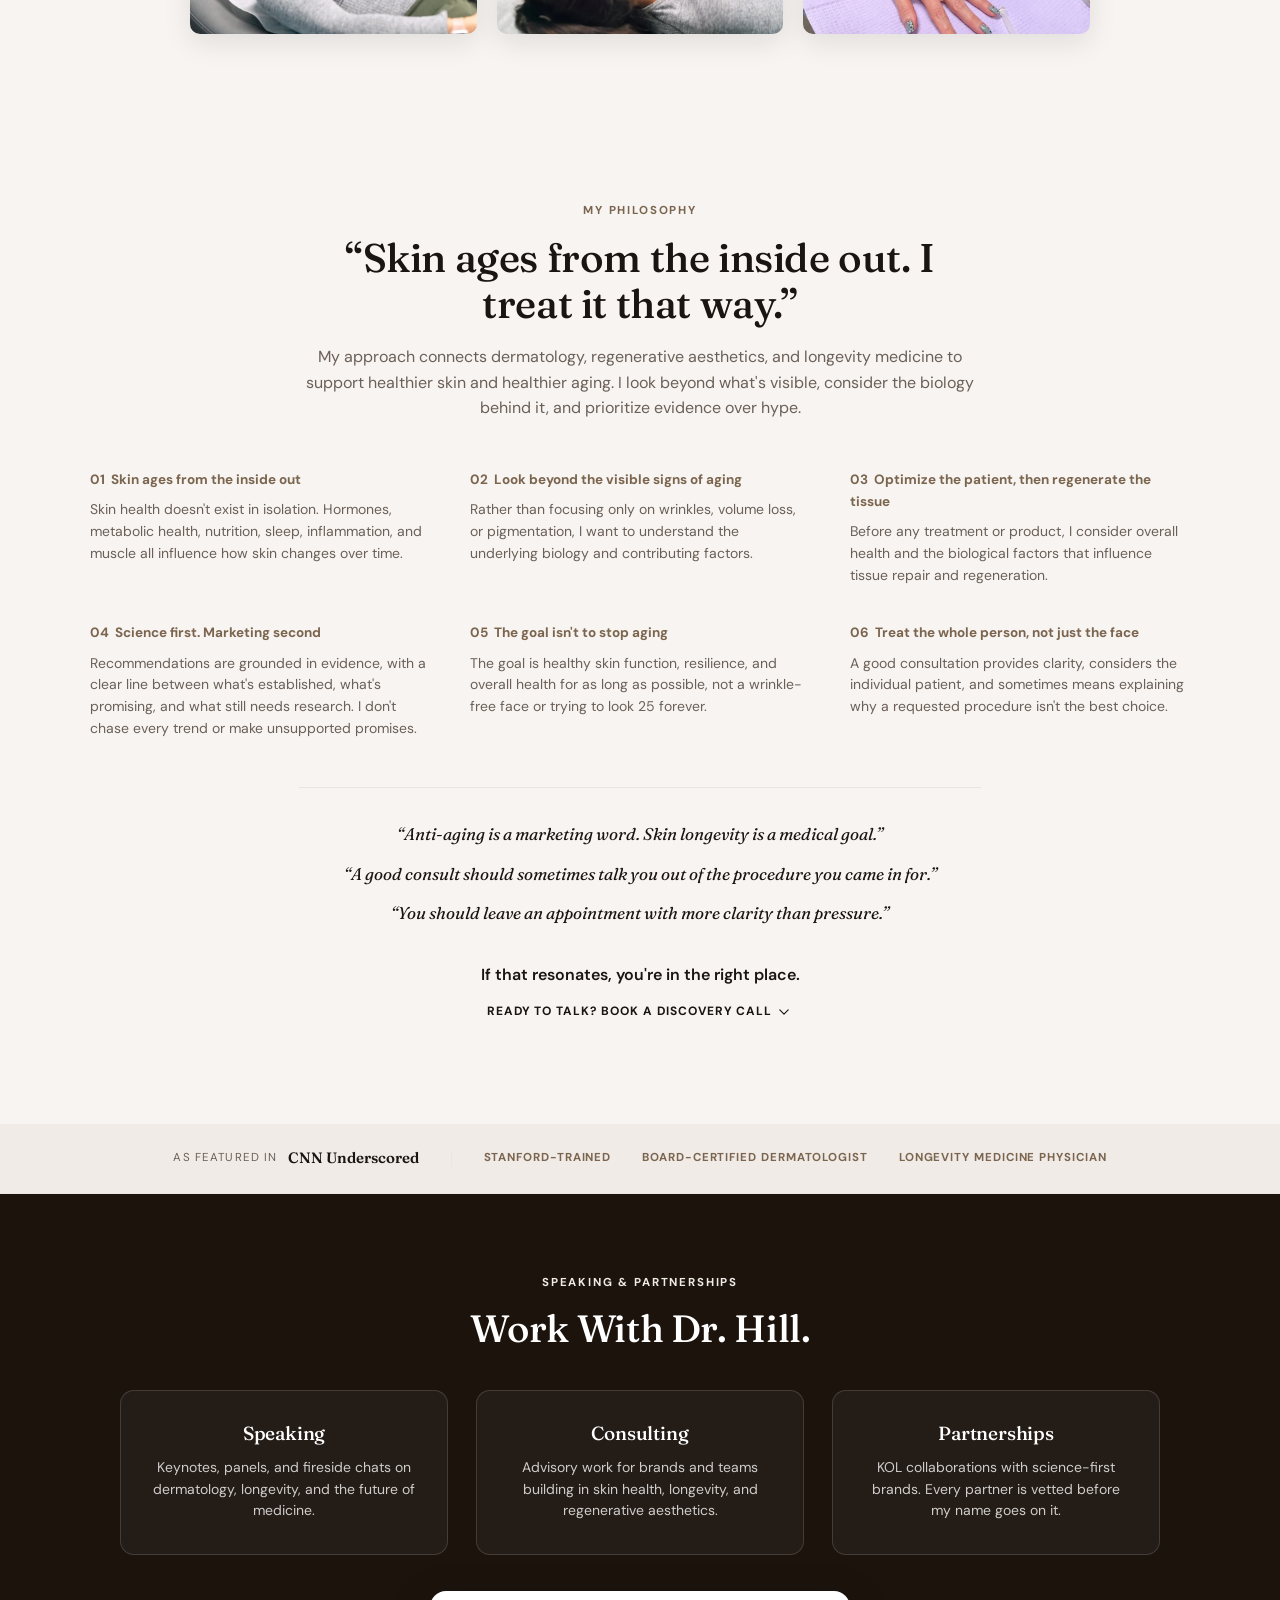
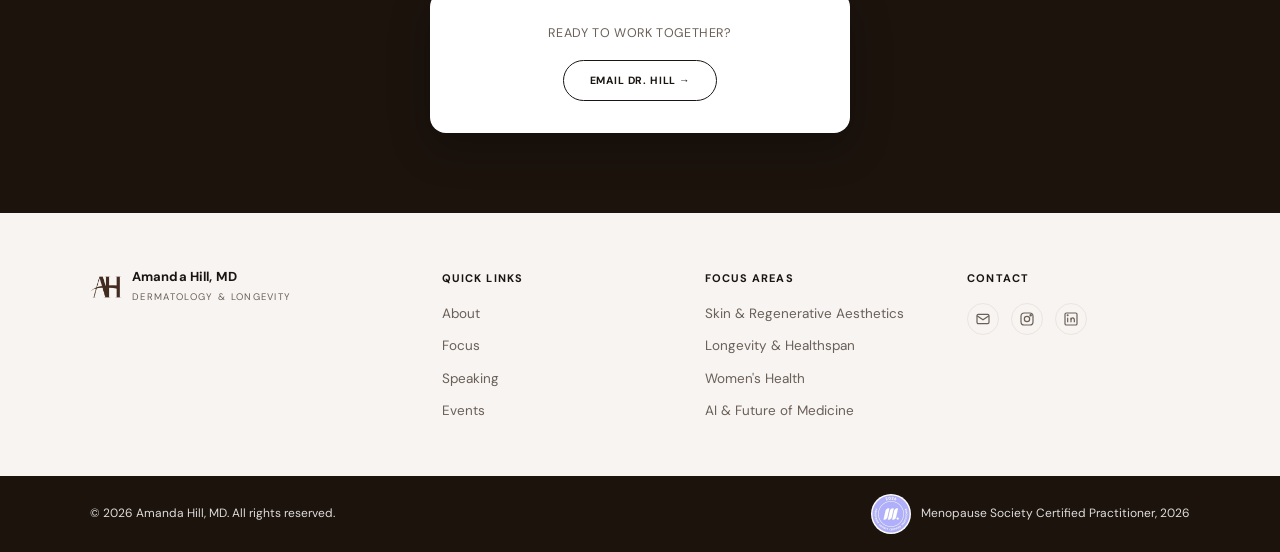
==== commit a19e6cd5: "Simplify booking page to single RENEW link; add MSCP credential + bio update to About page - Remove " ====
--- a/about/index.html
+++ b/about/index.html
@@ -13,7 +13,7 @@
 <meta charset="UTF-8">
 <meta name="viewport" content="width=device-width, initial-scale=1.0">
 <title>About Dr. Amanda Hill | Dermatologist & Longevity Physician</title>
-<meta name="description" content="Board-certified dermatologist and longevity medicine physician, Stanford-trained, Air Force veteran, and founder of RENEW: Longevity and Regenerative Aesthetics.">
+<meta name="description" content="Board-certified dermatologist, longevity medicine physician, and Menopause Society Certified Practitioner (MSCP). Stanford-trained, Air Force veteran, founder of RENEW.">
 <link rel="canonical" href="https://amandahillmd.com/about/">
 <meta property="og:type" content="profile">
 <meta property="og:title" content="About Dr. Amanda Hill | Dermatologist & Longevity Physician">
@@ -30,8 +30,13 @@
   "image": "https://amandahillmd.com/images/bio-photo.webp",
   "url": "https://amandahillmd.com/about/",
   "medicalSpecialty": "Dermatology",
-  "description": "Board-certified dermatologist and longevity medicine physician, Stanford-trained, founder of RENEW: Longevity and Regenerative Aesthetics.",
-  "alumniOf": { "@type": "CollegeOrUniversity", "name": "Stanford University" }
+  "description": "Board-certified dermatologist, longevity medicine physician, and Menopause Society Certified Practitioner (MSCP), founder of RENEW: Longevity and Regenerative Aesthetics.",
+  "alumniOf": [
+    { "@type": "CollegeOrUniversity", "name": "Michigan State University" },
+    { "@type": "CollegeOrUniversity", "name": "Georgetown University School of Medicine" },
+    { "@type": "CollegeOrUniversity", "name": "Stanford University" }
+  ],
+  "hasCredential": { "@type": "EducationalOccupationalCredential", "credentialCategory": "certification", "name": "Menopause Society Certified Practitioner (MSCP)" }
 }
 </script>
 <link rel="icon" type="image/png" href="/images/favicon.png">
@@ -79,10 +84,39 @@
       <img src="/images/bio-photo.webp" alt="Amanda Hill, MD">
     </div>
     <div class="bio-mid">
-      <p>I'm a board certified dermatologist and longevity medicine physician, Stanford trained and a Fellow of the American Academy of Anti-Aging Medicine. Before founding RENEW: Longevity and Regenerative Aesthetics in Shelby Twp, MI, I spent nearly a decade as a Flight Surgeon and dermatologist in the U.S. Air Force.</p>
-      <p>Here's what years of clinical practice taught me: the way your skin ages is not a surface problem. It's a reflection of your internal biology. Hormones, metabolic health, inflammation, body composition. These drive the visible changes we so often try to treat from the outside in. When a patient comes in for filler, what she frequently needs first is a hormone conversation.</p>
-      <p>As a physician, wife, and a mom of four, I'm building this work in real time, and I share most of it openly. My aim is to change how men and women think about skin, aging, and health from the inside out.</p>
-      <p>Beyond my practice, I speak at national medical and industry conferences, advise companies shaping the future of regenerative aesthetics and longevity, and educate fellow physicians on the science of skin longevity. This work lets me push the conversation forward at the level where standards of care are set.</p>
+      <div class="bio-credential-line">
+        <img src="/images/menopause-society-badge-2026.webp" width="36" height="36" alt="The Menopause Society Certified Practitioner, 2026 badge">
+        <span>Amanda Hill, MD, FAAD, MSCP</span>
+      </div>
+      <p>I'm a board-certified dermatologist, longevity medicine physician, and Menopause Society Certified Practitioner (MSCP). I studied nutritional sciences at Michigan State University, earned my medical degree at Georgetown University, and completed my dermatology residency at Stanford. I'm also a Fellow of the American Academy of Anti-Aging Medicine.</p>
+      <p>Before founding RENEW: Longevity and Regenerative Aesthetics in Southeast Michigan, I spent nearly a decade in the U.S. Air Force. I served as a Flight Surgeon at Beale Air Force Base, caring for U-2 pilots, and then as Chief of Dermatology at Nellis Air Force Base.</p>
+      <p>Years of clinical practice taught me that the way your skin ages is not just a surface problem. Genetics and lifestyle play a huge role, along with external factors like sun and environment. But so does your internal biology. Hormones, metabolic health, inflammation, and body composition shape the visible changes we so often try to treat from the outside alone. When a patient comes in for filler, what she often needs first is a hormone conversation.</p>
+      <p>As a physician, wife, and mom of four, I'm building this work in real time and share much of it openly. My goal is to change how men and women think about skin, aging, and health, from the inside out.</p>
+      <p>Beyond my practice, I speak at national medical and industry conferences, advise companies shaping the future of regenerative aesthetics and longevity, and teach fellow physicians the science of skin longevity. This work lets me move the conversation forward where standards of care are set.</p>
+    </div>
+  </div>
+</section>
+
+<section class="credentials">
+  <div class="wrap">
+    <div class="credentials-grid">
+      <div class="credentials-col">
+        <h4>Education</h4>
+        <ul>
+          <li><strong>Undergraduate:</strong> Michigan State University &mdash; Summa Cum Laude, Nutritional Sciences, BS</li>
+          <li><strong>Medical Degree:</strong> Georgetown University School of Medicine &mdash; Cum Laude, AOA</li>
+          <li><strong>Residency:</strong> Stanford University &mdash; Chief Resident</li>
+        </ul>
+      </div>
+      <div class="credentials-col">
+        <h4>Additional Training</h4>
+        <ul>
+          <li>American Academy of Anti-Aging Medicine Fellowship</li>
+          <li>Dr. Heather Hirsch Academy &mdash; Prescribe and Manage Hormone Therapy</li>
+          <li>Dr. Rachel Rubin &mdash; Hormone Therapy for Early Adopters</li>
+          <li>Menopause Society Certified Provider</li>
+        </ul>
+      </div>
     </div>
   </div>
 </section>
--- a/css/style.css
+++ b/css/style.css
@@ -128,6 +128,20 @@
 .booking-option p{font-size:13.5px;color:var(--ink-soft);line-height:1.6;margin:0 0 24px;flex-grow:1;}
 .booking-option .btn{width:100%;text-align:center;box-sizing:border-box;}
 .booking-disclaimer{font-size:12px;color:var(--ink-soft);max-width:440px;margin:24px auto 0;line-height:1.5;}
+.booking-single{text-align:center;max-width:480px;margin:0 auto;padding:40px 32px;background:var(--white);border:1px solid var(--circle);border-radius:16px;box-shadow:0 10px 32px rgba(26,21,18,0.06);}
+.btn-lg{padding:16px 36px;font-size:15px;}
+.booking-single-note{font-size:13px;color:var(--ink-soft);margin-top:16px;line-height:1.5;}
+.bio-credential-line{display:flex;align-items:center;gap:10px;margin-bottom:18px;}
+.bio-credential-line img{border-radius:50%;flex-shrink:0;}
+.bio-credential-line span{font-family:'Fraunces',serif;font-weight:600;font-size:16px;color:var(--ink);}
+.credentials{padding:8px 0 64px;background:var(--offwhite);}
+.credentials-grid{display:grid;grid-template-columns:1fr 1fr;gap:40px;max-width:900px;margin:0 auto;}
+.credentials-col h4{font-family:'Fraunces',serif;font-weight:600;font-size:15px;color:var(--mocha);margin:0 0 16px;text-transform:uppercase;letter-spacing:0.08em;}
+.credentials-col ul{list-style:none;padding:0;margin:0;}
+.credentials-col li{font-family:'DM Sans',sans-serif;font-size:13.5px;color:var(--ink-soft);line-height:1.6;margin-bottom:14px;padding-left:16px;border-left:2px solid var(--circle);}
+.credentials-col li strong{color:var(--ink);font-weight:600;}
+@media(max-width:700px){.credentials-grid{grid-template-columns:1fr;gap:28px;}}
+
 @media(max-width:860px){.booking-options{grid-template-columns:1fr;max-width:480px;}}
 .video-wrap{position:relative;width:100%;padding-top:56.25%;border-radius:10px;overflow:hidden;box-shadow:0 10px 32px rgba(26,21,18,0.12);}
 .video-wrap iframe{position:absolute;top:0;left:0;width:100%;height:100%;border:0;}
